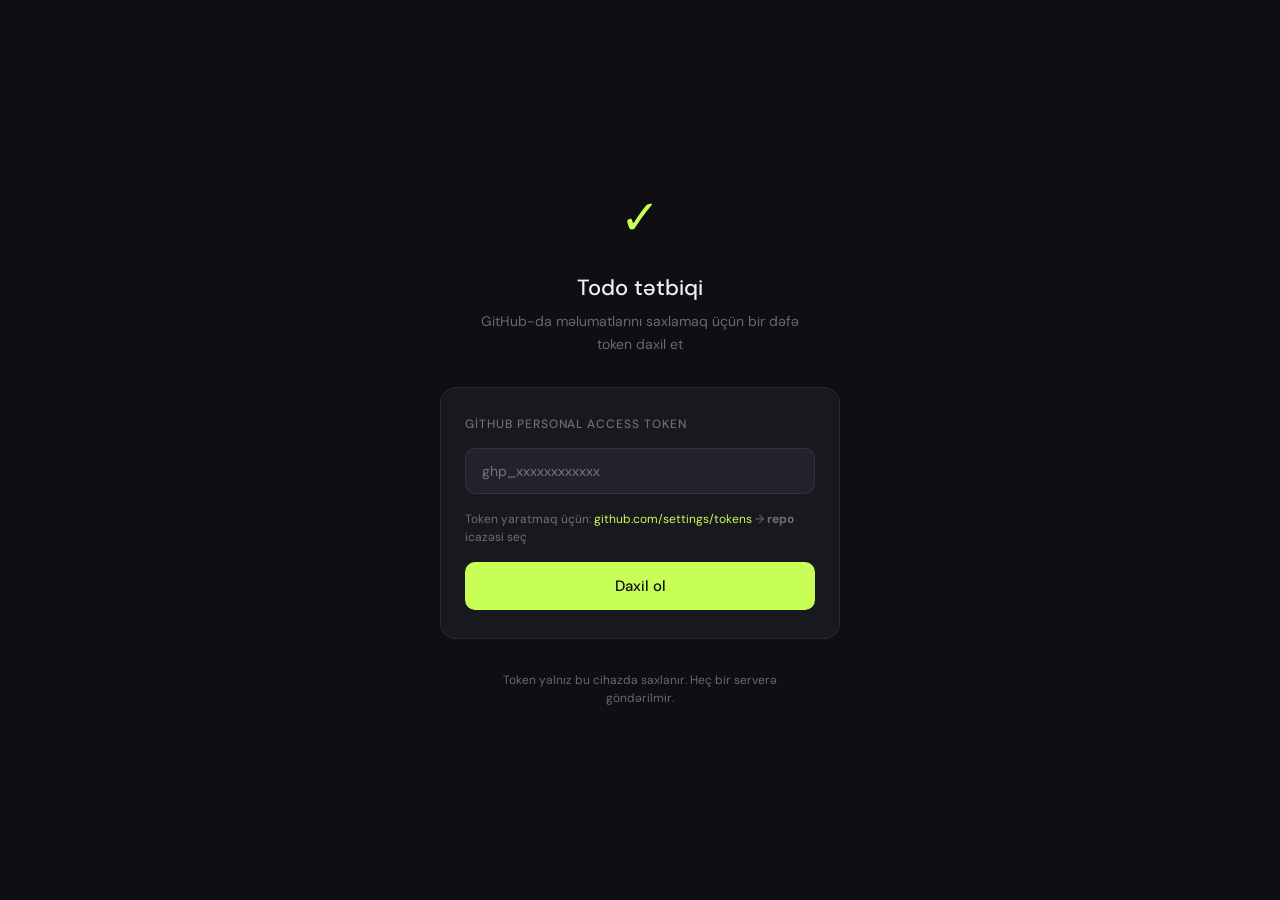
==== index.html @ a742bddd "Deploy: GitHub Pages ucun path-lar duzeldildi" ====
<!DOCTYPE html>
<html lang="az">
<head>
<meta charset="UTF-8">
<meta name="viewport" content="width=device-width, initial-scale=1.0, viewport-fit=cover">
<meta name="theme-color" content="#0f0f13">
<meta name="apple-mobile-web-app-capable" content="yes">
<meta name="apple-mobile-web-app-status-bar-style" content="black-translucent">
<meta name="apple-mobile-web-app-title" content="Todo">
<link rel="manifest" href="manifest.json">
<title>Todo</title>
<link href="https://fonts.googleapis.com/css2?family=DM+Serif+Display:ital@0;1&family=DM+Sans:wght@300;400;500&display=swap" rel="stylesheet">
<style>
  *, *::before, *::after { box-sizing: border-box; margin: 0; padding: 0; }

  :root {
    --bg: #0f0f13;
    --surface: #18181f;
    --surface2: #22222c;
    --border: rgba(255,255,255,0.07);
    --accent: #c8ff57;
    --accent-dim: rgba(200,255,87,0.12);
    --text: #f0f0f0;
    --text-muted: rgba(240,240,240,0.4);
    --text-dim: rgba(240,240,240,0.65);
    --danger: #ff5f57;
    --done-color: rgba(240,240,240,0.25);
    --radius: 16px;
    --radius-sm: 10px;
  }

  html { background: var(--bg); color: var(--text); font-family: 'DM Sans', sans-serif; }

  body {
    min-height: 100dvh;
    background: var(--bg);
    padding-bottom: env(safe-area-inset-bottom);
  }

  /* ── SETUP SCREEN ── */
  #setup-screen {
    display: flex; flex-direction: column; align-items: center; justify-content: center;
    min-height: 100dvh; padding: 32px 24px; gap: 32px;
  }

  .setup-logo { font-family: 'DM Serif Display', serif; font-size: 48px; color: var(--accent); line-height: 1; }
  .setup-title { font-size: 22px; font-weight: 500; text-align: center; }
  .setup-sub { font-size: 14px; color: var(--text-muted); text-align: center; line-height: 1.6; max-width: 320px; }

  .setup-card {
    background: var(--surface); border: 1px solid var(--border);
    border-radius: var(--radius); padding: 28px 24px; width: 100%; max-width: 400px;
    display: flex; flex-direction: column; gap: 16px;
  }

  .setup-label { font-size: 12px; font-weight: 500; color: var(--text-muted); text-transform: uppercase; letter-spacing: 0.08em; }

  .setup-input {
    background: var(--surface2); border: 1px solid var(--border);
    border-radius: var(--radius-sm); padding: 14px 16px;
    color: var(--text); font-family: 'DM Sans', sans-serif; font-size: 14px;
    width: 100%; outline: none; font-family: monospace;
    transition: border-color 0.2s;
  }
  .setup-input:focus { border-color: var(--accent); }
  .setup-input::placeholder { color: var(--text-muted); font-family: 'DM Sans', sans-serif; }

  .setup-hint {
    font-size: 12px; color: var(--text-muted); line-height: 1.5;
  }
  .setup-hint a { color: var(--accent); text-decoration: none; }

  .btn-primary {
    background: var(--accent); color: #0f0f13; font-family: 'DM Sans', sans-serif;
    font-size: 15px; font-weight: 500; border: none; border-radius: var(--radius-sm);
    padding: 14px 24px; cursor: pointer; width: 100%; transition: opacity 0.2s;
  }
  .btn-primary:hover { opacity: 0.88; }
  .btn-primary:active { transform: scale(0.98); }

  /* ── MAIN APP ── */
  #app { display: none; max-width: 600px; margin: 0 auto; padding: 0 0 120px; }

  /* Header */
  .app-header {
    padding: 60px 24px 28px;
    position: sticky; top: 0; z-index: 10;
    background: linear-gradient(to bottom, var(--bg) 80%, transparent);
  }

  .header-row { display: flex; align-items: flex-end; justify-content: space-between; gap: 12px; }

  .header-title { font-family: 'DM Serif Display', serif; font-size: 36px; line-height: 1; }
  .header-title span { color: var(--accent); }

  .header-date { font-size: 12px; color: var(--text-muted); font-weight: 300; padding-bottom: 4px; }

  .header-actions { display: flex; gap: 8px; }

  .icon-btn {
    background: var(--surface); border: 1px solid var(--border);
    width: 38px; height: 38px; border-radius: 50%; cursor: pointer;
    display: flex; align-items: center; justify-content: center; color: var(--text-dim);
    transition: all 0.2s; flex-shrink: 0;
  }
  .icon-btn:hover { background: var(--surface2); color: var(--text); }

  /* Stats */
  .stats-bar {
    padding: 0 24px 20px; display: flex; gap: 12px;
  }

  .stat-pill {
    background: var(--surface); border: 1px solid var(--border);
    border-radius: 100px; padding: 6px 14px; font-size: 12px;
    color: var(--text-dim); display: flex; align-items: center; gap: 6px;
  }
  .stat-pill strong { color: var(--text); font-weight: 500; }
  .stat-pill.accent { background: var(--accent-dim); border-color: rgba(200,255,87,0.2); }
  .stat-pill.accent strong { color: var(--accent); }

  /* Filter tabs */
  .filter-tabs {
    padding: 0 24px 20px; display: flex; gap: 8px;
  }

  .filter-tab {
    background: transparent; border: 1px solid var(--border);
    border-radius: 100px; padding: 8px 16px;
    color: var(--text-muted); font-family: 'DM Sans', sans-serif;
    font-size: 13px; cursor: pointer; transition: all 0.2s;
  }
  .filter-tab:hover { border-color: rgba(255,255,255,0.2); color: var(--text-dim); }
  .filter-tab.active {
    background: var(--accent); border-color: var(--accent);
    color: #0f0f13; font-weight: 500;
  }

  /* Todo list */
  .todo-list { padding: 0 16px; display: flex; flex-direction: column; gap: 8px; }

  .todo-item {
    background: var(--surface); border: 1px solid var(--border);
    border-radius: var(--radius); padding: 16px;
    display: flex; align-items: flex-start; gap: 12px;
    animation: slideIn 0.25s ease; cursor: default;
    transition: border-color 0.2s, background 0.2s;
    position: relative; overflow: hidden;
  }
  .todo-item:hover { border-color: rgba(255,255,255,0.12); }
  .todo-item.done { background: rgba(255,255,255,0.02); }
  .todo-item.done .todo-text { color: var(--done-color); text-decoration: line-through; }

  @keyframes slideIn {
    from { opacity: 0; transform: translateY(-8px); }
    to { opacity: 1; transform: translateY(0); }
  }

  .priority-bar {
    position: absolute; left: 0; top: 0; bottom: 0; width: 3px;
    border-radius: 16px 0 0 16px;
  }
  .priority-bar.high { background: #ff5f57; }
  .priority-bar.mid { background: #ffb347; }
  .priority-bar.low { background: #57c8ff; }

  .check-btn {
    width: 22px; height: 22px; border-radius: 50%; flex-shrink: 0; cursor: pointer;
    border: 1.5px solid rgba(255,255,255,0.2); background: transparent;
    display: flex; align-items: center; justify-content: center;
    transition: all 0.2s; margin-top: 1px;
  }
  .check-btn:hover { border-color: var(--accent); }
  .todo-item.done .check-btn {
    background: var(--accent); border-color: var(--accent);
  }
  .check-btn svg { opacity: 0; transition: opacity 0.2s; }
  .todo-item.done .check-btn svg { opacity: 1; }

  .todo-content { flex: 1; min-width: 0; }

  .todo-text {
    font-size: 15px; line-height: 1.5; color: var(--text); word-break: break-word;
    transition: color 0.2s;
  }

  .todo-meta {
    display: flex; align-items: center; gap: 8px; margin-top: 6px; flex-wrap: wrap;
  }

  .todo-time { font-size: 11px; color: var(--text-muted); }

  .todo-tag {
    font-size: 11px; padding: 2px 8px; border-radius: 100px;
    background: var(--surface2); color: var(--text-muted); font-weight: 400;
  }

  .todo-actions { display: flex; gap: 4px; opacity: 0; transition: opacity 0.2s; }
  .todo-item:hover .todo-actions { opacity: 1; }

  .action-btn {
    width: 28px; height: 28px; border-radius: 8px; cursor: pointer;
    border: none; background: transparent; color: var(--text-muted);
    display: flex; align-items: center; justify-content: center; transition: all 0.15s;
  }
  .action-btn:hover { background: var(--surface2); color: var(--text); }
  .action-btn.delete:hover { background: rgba(255,95,87,0.12); color: var(--danger); }

  /* Empty state */
  .empty-state {
    text-align: center; padding: 64px 24px; color: var(--text-muted);
    display: flex; flex-direction: column; align-items: center; gap: 12px;
  }
  .empty-icon { font-size: 40px; opacity: 0.4; }
  .empty-text { font-size: 15px; }

  /* Add todo floating */
  .add-area {
    position: fixed; bottom: 0; left: 0; right: 0;
    padding: 16px 16px calc(16px + env(safe-area-inset-bottom));
    background: linear-gradient(to top, var(--bg) 70%, transparent);
    z-index: 20;
  }

  .add-inner {
    max-width: 600px; margin: 0 auto;
  }

  .add-row {
    display: flex; gap: 8px; align-items: flex-end;
  }

  .add-box {
    flex: 1; background: var(--surface); border: 1px solid var(--border);
    border-radius: var(--radius); overflow: hidden; transition: border-color 0.2s;
  }
  .add-box:focus-within { border-color: rgba(200,255,87,0.4); }

  .add-input {
    background: transparent; border: none; outline: none;
    width: 100%; padding: 14px 16px; color: var(--text);
    font-family: 'DM Sans', sans-serif; font-size: 15px;
    resize: none; line-height: 1.4; max-height: 100px;
  }
  .add-input::placeholder { color: var(--text-muted); }

  .add-options {
    padding: 0 12px 10px; display: flex; align-items: center; gap: 8px;
  }

  .opt-select {
    background: transparent; border: none; outline: none;
    color: var(--text-muted); font-family: 'DM Sans', sans-serif; font-size: 12px;
    cursor: pointer; padding: 4px 0;
  }
  .opt-select option { background: var(--surface2); color: var(--text); }

  .opt-divider { width: 1px; height: 14px; background: var(--border); }

  .add-btn {
    width: 50px; height: 50px; border-radius: var(--radius); flex-shrink: 0;
    background: var(--accent); border: none; cursor: pointer;
    display: flex; align-items: center; justify-content: center;
    color: #0f0f13; transition: all 0.2s; align-self: flex-end;
  }
  .add-btn:hover { opacity: 0.88; transform: scale(1.04); }
  .add-btn:active { transform: scale(0.96); }

  /* Toast */
  .toast {
    position: fixed; bottom: 100px; left: 50%; transform: translateX(-50%) translateY(20px);
    background: var(--surface2); border: 1px solid var(--border);
    border-radius: 100px; padding: 10px 20px; font-size: 13px; color: var(--text);
    z-index: 999; opacity: 0; transition: all 0.3s; white-space: nowrap;
    pointer-events: none;
  }
  .toast.show { opacity: 1; transform: translateX(-50%) translateY(0); }
  .toast.success { border-color: rgba(200,255,87,0.3); color: var(--accent); }
  .toast.error { border-color: rgba(255,95,87,0.3); color: var(--danger); }

  /* Install banner */
  .install-banner {
    position: fixed; top: 0; left: 0; right: 0; z-index: 100;
    background: var(--surface); border-bottom: 1px solid var(--border);
    padding: 14px 20px; display: none; gap: 12px; align-items: center;
    padding-top: calc(14px + env(safe-area-inset-top));
  }
  .install-banner.visible { display: flex; }
  .install-banner-icon { font-size: 24px; }
  .install-banner-text { flex: 1; }
  .install-banner-title { font-size: 14px; font-weight: 500; }
  .install-banner-sub { font-size: 12px; color: var(--text-muted); }
  .install-btn {
    background: var(--accent); color: #0f0f13; border: none;
    border-radius: var(--radius-sm); padding: 8px 16px;
    font-family: 'DM Sans', sans-serif; font-size: 13px; font-weight: 500;
    cursor: pointer; flex-shrink: 0;
  }
  .install-close {
    background: none; border: none; color: var(--text-muted);
    cursor: pointer; font-size: 18px; padding: 4px; flex-shrink: 0;
  }

  /* Sync indicator */
  .sync-dot {
    width: 6px; height: 6px; border-radius: 50%;
    background: var(--accent); display: inline-block;
    animation: pulse 1.5s infinite;
  }
  @keyframes pulse {
    0%, 100% { opacity: 1; transform: scale(1); }
    50% { opacity: 0.4; transform: scale(0.7); }
  }

  /* Modal */
  .modal-overlay {
    position: fixed; inset: 0; z-index: 50;
    background: rgba(0,0,0,0.7); display: none;
    align-items: center; justify-content: center; padding: 24px;
  }
  .modal-overlay.open { display: flex; }
  .modal {
    background: var(--surface); border: 1px solid var(--border);
    border-radius: var(--radius); padding: 28px 24px; width: 100%; max-width: 400px;
    display: flex; flex-direction: column; gap: 20px;
  }
  .modal-title { font-size: 18px; font-weight: 500; }
  .modal-input {
    background: var(--surface2); border: 1px solid var(--border);
    border-radius: var(--radius-sm); padding: 12px 14px;
    color: var(--text); font-family: 'DM Sans', sans-serif; font-size: 14px;
    width: 100%; outline: none;
  }
  .modal-input:focus { border-color: var(--accent); }
  .modal-actions { display: flex; gap: 10px; }
  .btn-secondary {
    flex: 1; background: var(--surface2); border: 1px solid var(--border);
    border-radius: var(--radius-sm); padding: 12px; color: var(--text);
    font-family: 'DM Sans', sans-serif; font-size: 14px; cursor: pointer;
  }

  /* Loader */
  .loader {
    display: flex; align-items: center; justify-content: center;
    gap: 8px; padding: 40px; color: var(--text-muted); font-size: 14px;
  }
  .spinner {
    width: 18px; height: 18px; border: 2px solid var(--border);
    border-top-color: var(--accent); border-radius: 50%;
    animation: spin 0.7s linear infinite;
  }
  @keyframes spin { to { transform: rotate(360deg); } }

  @media (max-width: 480px) {
    .app-header { padding-top: 48px; }
    .header-title { font-size: 30px; }
  }
</style>
</head>
<body>

<!-- SETUP -->
<div id="setup-screen">
  <div>
    <div class="setup-logo">✓</div>
  </div>
  <div style="text-align:center">
    <div class="setup-title">Todo tətbiqi</div>
    <div class="setup-sub" style="margin-top:8px">GitHub-da məlumatlarını saxlamaq üçün bir dəfə token daxil et</div>
  </div>
  <div class="setup-card">
    <div class="setup-label">GitHub Personal Access Token</div>
    <input type="password" class="setup-input" id="token-input" placeholder="ghp_xxxxxxxxxxxx">
    <div class="setup-hint">
      Token yaratmaq üçün: <a href="https://github.com/settings/tokens/new?scopes=repo&description=Todo+App" target="_blank">github.com/settings/tokens</a> → <strong>repo</strong> icazəsi seç
    </div>
    <button class="btn-primary" onclick="saveToken()">Daxil ol</button>
  </div>
  <div class="setup-hint" style="text-align:center; max-width:320px">
    Token yalnız bu cihazda saxlanır. Heç bir serverə göndərilmir.
  </div>
</div>

<!-- INSTALL BANNER -->
<div class="install-banner" id="install-banner">
  <div class="install-banner-icon">📱</div>
  <div class="install-banner-text">
    <div class="install-banner-title">Tətbiqi yüklə</div>
    <div class="install-banner-sub">Ana ekranda app kimi istifadə et</div>
  </div>
  <button class="install-btn" onclick="installApp()">Yüklə</button>
  <button class="install-close" onclick="dismissInstall()">✕</button>
</div>

<!-- MAIN APP -->
<div id="app">
  <div class="app-header">
    <div class="header-row">
      <div>
        <div class="header-title">Tapşırıqlar <span id="sync-indicator"></span></div>
        <div class="header-date" id="header-date"></div>
      </div>
      <div class="header-actions">
        <button class="icon-btn" onclick="refreshTodos()" title="Yenilə">
          <svg width="16" height="16" fill="none" stroke="currentColor" stroke-width="2" viewBox="0 0 24 24">
            <path d="M23 4v6h-6M1 20v-6h6M3.51 9a9 9 0 0114.85-3.36L23 10M1 14l4.64 4.36A9 9 0 0020.49 15" stroke-linecap="round" stroke-linejoin="round"/>
          </svg>
        </button>
        <button class="icon-btn" onclick="showSettings()" title="Ayarlar">
          <svg width="16" height="16" fill="none" stroke="currentColor" stroke-width="2" viewBox="0 0 24 24">
            <circle cx="12" cy="12" r="3"/><path d="M19.4 15a1.65 1.65 0 00.33 1.82l.06.06a2 2 0 010 2.83 2 2 0 01-2.83 0l-.06-.06a1.65 1.65 0 00-1.82-.33 1.65 1.65 0 00-1 1.51V21a2 2 0 01-4 0v-.09A1.65 1.65 0 009 19.4a1.65 1.65 0 00-1.82.33l-.06.06a2 2 0 01-2.83-2.83l.06-.06A1.65 1.65 0 004.68 15a1.65 1.65 0 00-1.51-1H3a2 2 0 010-4h.09A1.65 1.65 0 004.6 9a1.65 1.65 0 00-.33-1.82l-.06-.06a2 2 0 012.83-2.83l.06.06A1.65 1.65 0 009 4.68a1.65 1.65 0 001-1.51V3a2 2 0 014 0v.09a1.65 1.65 0 001 1.51 1.65 1.65 0 001.82-.33l.06-.06a2 2 0 012.83 2.83l-.06.06A1.65 1.65 0 0019.4 9a1.65 1.65 0 001.51 1H21a2 2 0 010 4h-.09a1.65 1.65 0 00-1.51 1z"/>
          </svg>
        </button>
      </div>
    </div>
    <div class="stats-bar" id="stats-bar" style="padding-left:0; padding-top:16px"></div>
    <div class="filter-tabs" style="padding-left:0">
      <button class="filter-tab active" onclick="setFilter('all', this)">Hamısı</button>
      <button class="filter-tab" onclick="setFilter('active', this)">Aktiv</button>
      <button class="filter-tab" onclick="setFilter('done', this)">Tamamlandı</button>
    </div>
  </div>

  <div class="todo-list" id="todo-list">
    <div class="loader"><div class="spinner"></div> Yüklənir...</div>
  </div>
</div>

<!-- ADD AREA -->
<div class="add-area" id="add-area" style="display:none">
  <div class="add-inner">
    <div class="add-row">
      <div class="add-box">
        <textarea class="add-input" id="add-input" placeholder="Yeni tapşırıq əlavə et..." rows="1"></textarea>
        <div class="add-options">
          <select class="opt-select" id="priority-select">
            <option value="low">🔵 Aşağı</option>
            <option value="mid" selected>🟡 Orta</option>
            <option value="high">🔴 Yüksək</option>
          </select>
          <div class="opt-divider"></div>
          <input class="opt-select" type="text" id="tag-input" placeholder="#etiket" style="font-size:12px; width:80px; font-family:'DM Sans',sans-serif;">
        </div>
      </div>
      <button class="add-btn" onclick="addTodo()">
        <svg width="22" height="22" fill="none" stroke="currentColor" stroke-width="2.5" viewBox="0 0 24 24">
          <line x1="12" y1="5" x2="12" y2="19"/><line x1="5" y1="12" x2="19" y2="12"/>
        </svg>
      </button>
    </div>
  </div>
</div>

<!-- EDIT MODAL -->
<div class="modal-overlay" id="edit-modal">
  <div class="modal">
    <div class="modal-title">Tapşırığı düzəlt</div>
    <textarea class="modal-input" id="edit-input" rows="3" style="resize:none;line-height:1.5"></textarea>
    <div style="display:flex;gap:8px">
      <select class="modal-input" id="edit-priority" style="flex:1">
        <option value="low">🔵 Aşağı</option>
        <option value="mid">🟡 Orta</option>
        <option value="high">🔴 Yüksək</option>
      </select>
      <input class="modal-input" type="text" id="edit-tag" placeholder="#etiket" style="flex:1">
    </div>
    <div class="modal-actions">
      <button class="btn-secondary" onclick="closeEditModal()">Ləğv et</button>
      <button class="btn-primary" style="flex:1" onclick="saveEdit()">Saxla</button>
    </div>
  </div>
</div>

<!-- SETTINGS MODAL -->
<div class="modal-overlay" id="settings-modal">
  <div class="modal">
    <div class="modal-title">Ayarlar</div>
    <div>
      <div class="setup-label" style="margin-bottom:8px">GitHub Token</div>
      <input type="password" class="modal-input" id="settings-token" placeholder="Yeni token daxil et">
    </div>
    <div style="font-size:12px; color:var(--text-muted)">
      Repo: <strong style="color:var(--text)">mursal-ahmadov/todo-html</strong><br>
      Məlumatlar: <strong style="color:var(--text)">/data/todos.json</strong>
    </div>
    <div class="modal-actions">
      <button class="btn-secondary" onclick="closeSettings()">Bağla</button>
      <button class="btn-primary" style="flex:1" onclick="updateToken()">Yadda saxla</button>
    </div>
  </div>
</div>

<div class="toast" id="toast"></div>

<script>
// ── CONFIG ──
const REPO = 'mursal-ahmadov/todo-html';
const FILE = 'data/todos.json';
const API  = `https://api.github.com/repos/${REPO}/contents/${FILE}`;

// ── STATE ──
let todos = [];
let fileSha = null;
let filter  = 'all';
let editId  = null;
let deferredPrompt = null;
let syncing = false;

// ── INIT ──
window.addEventListener('load', () => {
  registerSW();
  setDate();

  const token = getToken();
  if (token) {
    showApp();
    loadTodos();
  }
});

function registerSW() {
  if ('serviceWorker' in navigator) {
    navigator.serviceWorker.register('./sw.js').catch(() => {});
  }
}

function setDate() {
  const el = document.getElementById('header-date');
  if (el) {
    el.textContent = new Date().toLocaleDateString('az-AZ', { weekday:'long', day:'numeric', month:'long' });
  }
}

// ── TOKEN ──
function getToken() { return localStorage.getItem('gh_token'); }
function setToken(t) { localStorage.setItem('gh_token', t); }

function saveToken() {
  const t = document.getElementById('token-input').value.trim();
  if (!t) return toast('Token daxil et', 'error');
  setToken(t);
  showApp();
  loadTodos();
}

function showApp() {
  document.getElementById('setup-screen').style.display = 'none';
  document.getElementById('app').style.display = 'block';
  document.getElementById('add-area').style.display = 'block';
}

function updateToken() {
  const t = document.getElementById('settings-token').value.trim();
  if (t) { setToken(t); toast('Token yeniləndi ✓', 'success'); }
  closeSettings();
}

// ── GITHUB API ──
async function ghFetch(method, body) {
  const token = getToken();
  const opts = {
    method,
    headers: {
      'Authorization': `Bearer ${token}`,
      'Content-Type': 'application/json',
      'Accept': 'application/vnd.github+json'
    }
  };
  if (body) opts.body = JSON.stringify(body);
  const res = await fetch(API, opts);
  if (!res.ok) {
    const err = await res.json().catch(() => ({}));
    throw new Error(err.message || `HTTP ${res.status}`);
  }
  return res.json();
}

async function loadTodos() {
  setSyncing(true);
  try {
    const data = await ghFetch('GET');
    fileSha = data.sha;
    const content = atob(data.content.replace(/\n/g, ''));
    todos = JSON.parse(content);
  } catch(e) {
    if (e.message && e.message.includes('404')) {
      // File doesn't exist yet, create it
      todos = [];
      await saveTodos(true);
    } else {
      toast('Yüklənmə xətası: ' + e.message, 'error');
    }
  }
  setSyncing(false);
  renderTodos();
  renderStats();
}

async function saveTodos(silent = false) {
  if (!silent) setSyncing(true);
  try {
    const content = btoa(unescape(encodeURIComponent(JSON.stringify(todos, null, 2))));
    const body = {
      message: `Todo yeniləndi — ${new Date().toLocaleString('az-AZ')}`,
      content,
    };
    if (fileSha) body.sha = fileSha;
    const res = await ghFetch('PUT', body);
    fileSha = res.content.sha;
    if (!silent) toast('Yadda saxlandı ✓', 'success');
  } catch(e) {
    toast('Saxlama xətası: ' + e.message, 'error');
  }
  if (!silent) setSyncing(false);
}

// ── CRUD ──
async function addTodo() {
  const input = document.getElementById('add-input');
  const text = input.value.trim();
  if (!text) return;

  const priority = document.getElementById('priority-select').value;
  const tag = document.getElementById('tag-input').value.trim().replace(/^#/, '');

  const todo = {
    id: Date.now().toString(),
    text,
    done: false,
    priority,
    tag: tag || null,
    createdAt: new Date().toISOString()
  };

  todos.unshift(todo);
  input.value = '';
  document.getElementById('tag-input').value = '';
  input.style.height = 'auto';

  renderTodos();
  renderStats();
  await saveTodos();
}

async function toggleTodo(id) {
  const t = todos.find(t => t.id === id);
  if (!t) return;
  t.done = !t.done;
  renderTodos();
  renderStats();
  await saveTodos();
}

async function deleteTodo(id) {
  todos = todos.filter(t => t.id !== id);
  renderTodos();
  renderStats();
  await saveTodos();
}

function openEdit(id) {
  const t = todos.find(t => t.id === id);
  if (!t) return;
  editId = id;
  document.getElementById('edit-input').value = t.text;
  document.getElementById('edit-priority').value = t.priority;
  document.getElementById('edit-tag').value = t.tag ? '#' + t.tag : '';
  document.getElementById('edit-modal').classList.add('open');
}

async function saveEdit() {
  const text = document.getElementById('edit-input').value.trim();
  if (!text) return;
  const t = todos.find(t => t.id === editId);
  if (!t) return;
  t.text = text;
  t.priority = document.getElementById('edit-priority').value;
  const tag = document.getElementById('edit-tag').value.trim().replace(/^#/, '');
  t.tag = tag || null;
  closeEditModal();
  renderTodos();
  await saveTodos();
}

function closeEditModal() {
  document.getElementById('edit-modal').classList.remove('open');
  editId = null;
}

async function refreshTodos() { await loadTodos(); }

// ── RENDER ──
function getFiltered() {
  if (filter === 'active') return todos.filter(t => !t.done);
  if (filter === 'done')   return todos.filter(t => t.done);
  return todos;
}

function renderTodos() {
  const list = document.getElementById('todo-list');
  const filtered = getFiltered();

  if (!filtered.length) {
    const msgs = { all: 'Heç bir tapşırıq yoxdur', active: 'Aktiv tapşırıq yoxdur', done: 'Tamamlanan yoxdur' };
    list.innerHTML = `<div class="empty-state"><div class="empty-icon">✦</div><div class="empty-text">${msgs[filter]}</div></div>`;
    return;
  }

  list.innerHTML = filtered.map(t => {
    const time = new Date(t.createdAt).toLocaleDateString('az-AZ', { day:'numeric', month:'short' });
    const tagEl = t.tag ? `<span class="todo-tag">#${t.tag}</span>` : '';
    return `
    <div class="todo-item ${t.done ? 'done' : ''}">
      <div class="priority-bar ${t.priority}"></div>
      <button class="check-btn" onclick="toggleTodo('${t.id}')">
        <svg width="12" height="12" fill="none" stroke="#0f0f13" stroke-width="2.5" viewBox="0 0 24 24">
          <polyline points="20 6 9 17 4 12"/>
        </svg>
      </button>
      <div class="todo-content">
        <div class="todo-text">${escHtml(t.text)}</div>
        <div class="todo-meta">
          <span class="todo-time">${time}</span>
          ${tagEl}
        </div>
      </div>
      <div class="todo-actions">
        <button class="action-btn" onclick="openEdit('${t.id}')" title="Düzəlt">
          <svg width="14" height="14" fill="none" stroke="currentColor" stroke-width="2" viewBox="0 0 24 24">
            <path d="M11 4H4a2 2 0 00-2 2v14a2 2 0 002 2h14a2 2 0 002-2v-7"/><path d="M18.5 2.5a2.121 2.121 0 013 3L12 15l-4 1 1-4 9.5-9.5z"/>
          </svg>
        </button>
        <button class="action-btn delete" onclick="deleteTodo('${t.id}')" title="Sil">
          <svg width="14" height="14" fill="none" stroke="currentColor" stroke-width="2" viewBox="0 0 24 24">
            <polyline points="3 6 5 6 21 6"/><path d="M19 6l-1 14H6L5 6m5 0V4h4v2"/>
          </svg>
        </button>
      </div>
    </div>`;
  }).join('');
}

function renderStats() {
  const total = todos.length;
  const done  = todos.filter(t => t.done).length;
  const active = total - done;
  const el = document.getElementById('stats-bar');
  el.innerHTML = `
    <div class="stat-pill accent"><strong>${active}</strong> aktiv</div>
    <div class="stat-pill"><strong>${done}</strong> tamamlandı</div>
    <div class="stat-pill"><strong>${total}</strong> cəmi</div>
  `;
}

function setFilter(f, btn) {
  filter = f;
  document.querySelectorAll('.filter-tab').forEach(b => b.classList.remove('active'));
  btn.classList.add('active');
  renderTodos();
}

// ── SYNC INDICATOR ──
function setSyncing(val) {
  syncing = val;
  const el = document.getElementById('sync-indicator');
  if (el) el.innerHTML = val ? '<span class="sync-dot"></span>' : '';
}

// ── TOAST ──
function toast(msg, type = '') {
  const el = document.getElementById('toast');
  el.textContent = msg;
  el.className = 'toast show ' + type;
  clearTimeout(el._t);
  el._t = setTimeout(() => el.className = 'toast', 2800);
}

// ── SETTINGS ──
function showSettings() {
  document.getElementById('settings-modal').classList.add('open');
}
function closeSettings() {
  document.getElementById('settings-modal').classList.remove('open');
}

// ── PWA ──
window.addEventListener('beforeinstallprompt', e => {
  e.preventDefault();
  deferredPrompt = e;
  if (!localStorage.getItem('install_dismissed')) {
    document.getElementById('install-banner').classList.add('visible');
  }
});

function installApp() {
  if (deferredPrompt) {
    deferredPrompt.prompt();
    deferredPrompt.userChoice.then(c => {
      if (c.outcome === 'accepted') toast('Tətbiq yükləndi ✓', 'success');
      dismissInstall();
    });
  }
}

function dismissInstall() {
  localStorage.setItem('install_dismissed', '1');
  document.getElementById('install-banner').classList.remove('visible');
}

// ── AUTO-RESIZE TEXTAREA ──
document.getElementById('add-input').addEventListener('input', function() {
  this.style.height = 'auto';
  this.style.height = Math.min(this.scrollHeight, 100) + 'px';
});

document.getElementById('add-input').addEventListener('keydown', function(e) {
  if (e.key === 'Enter' && !e.shiftKey) {
    e.preventDefault();
    addTodo();
  }
});

// ── HELPERS ──
function escHtml(s) {
  return s.replace(/&/g,'&amp;').replace(/</g,'&lt;').replace(/>/g,'&gt;').replace(/"/g,'&quot;');
}

// Close modals on overlay click
document.querySelectorAll('.modal-overlay').forEach(el => {
  el.addEventListener('click', e => {
    if (e.target === el) {
      el.classList.remove('open');
      editId = null;
    }
  });
});
</script>
</body>
</html>
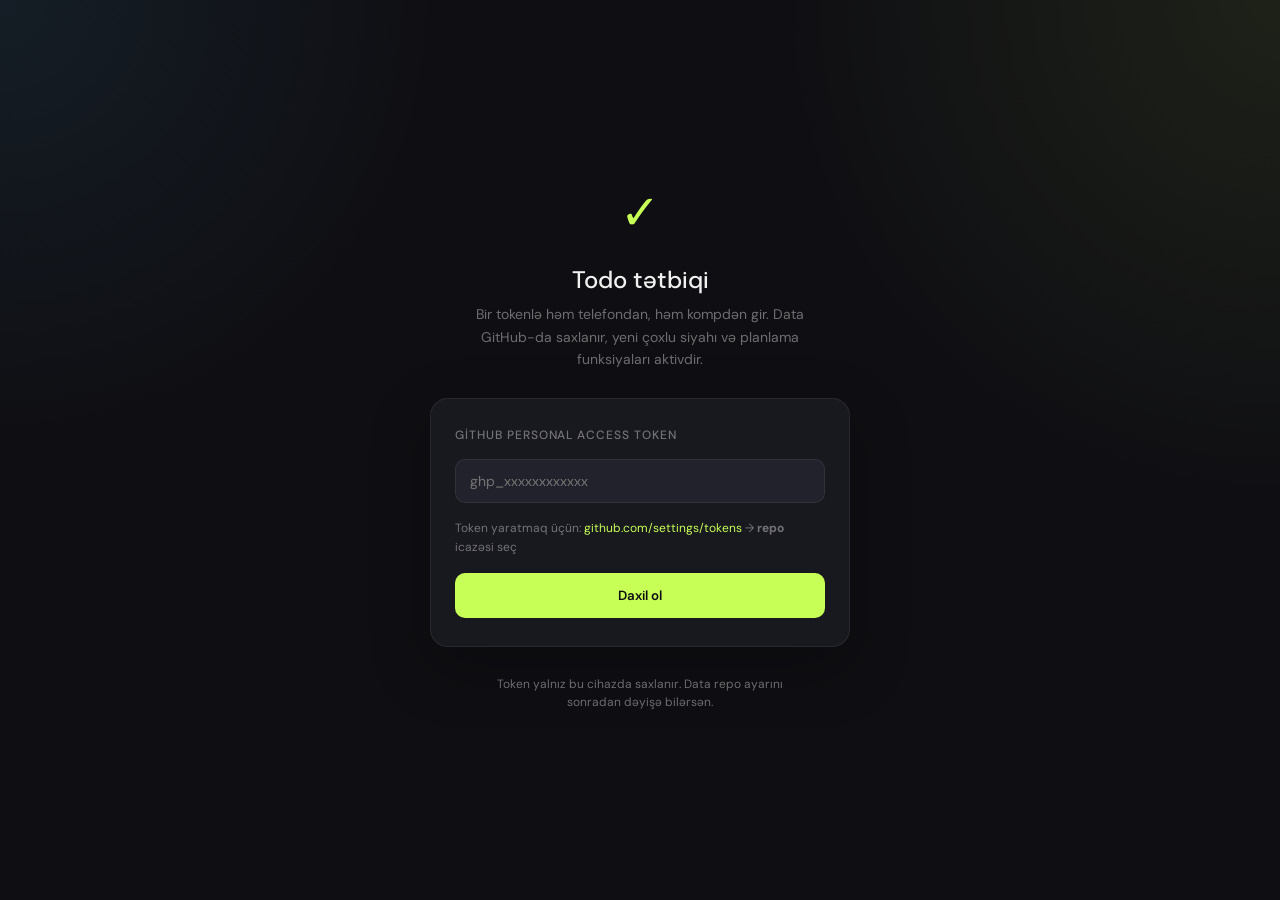
==== commit 5fe94987: "Add planning features, reminders, lists and archive flow" ====
--- a/index.html
+++ b/index.html
@@ -17,371 +17,639 @@
     --bg: #0f0f13;
     --surface: #18181f;
     --surface2: #22222c;
+    --surface3: #2c2c37;
     --border: rgba(255,255,255,0.07);
     --accent: #c8ff57;
     --accent-dim: rgba(200,255,87,0.12);
     --text: #f0f0f0;
-    --text-muted: rgba(240,240,240,0.4);
-    --text-dim: rgba(240,240,240,0.65);
+    --text-muted: rgba(240,240,240,0.42);
+    --text-dim: rgba(240,240,240,0.68);
     --danger: #ff5f57;
+    --danger-dim: rgba(255,95,87,0.15);
     --done-color: rgba(240,240,240,0.25);
-    --radius: 16px;
+    --radius: 18px;
     --radius-sm: 10px;
+    --shadow: 0 20px 60px rgba(0,0,0,0.28);
   }
 
   html { background: var(--bg); color: var(--text); font-family: 'DM Sans', sans-serif; }
 
   body {
     min-height: 100dvh;
-    background: var(--bg);
+    background:
+      radial-gradient(circle at top right, rgba(200,255,87,0.08), transparent 32%),
+      radial-gradient(circle at top left, rgba(87,200,255,0.08), transparent 28%),
+      var(--bg);
     padding-bottom: env(safe-area-inset-bottom);
   }
 
-  /* ── SETUP SCREEN ── */
   #setup-screen {
-    display: flex; flex-direction: column; align-items: center; justify-content: center;
-    min-height: 100dvh; padding: 32px 24px; gap: 32px;
+    display: flex;
+    flex-direction: column;
+    align-items: center;
+    justify-content: center;
+    min-height: 100dvh;
+    padding: 32px 24px;
+    gap: 28px;
   }
 
   .setup-logo { font-family: 'DM Serif Display', serif; font-size: 48px; color: var(--accent); line-height: 1; }
-  .setup-title { font-size: 22px; font-weight: 500; text-align: center; }
-  .setup-sub { font-size: 14px; color: var(--text-muted); text-align: center; line-height: 1.6; max-width: 320px; }
+  .setup-title { font-size: 24px; font-weight: 500; text-align: center; }
+  .setup-sub { font-size: 14px; color: var(--text-muted); text-align: center; line-height: 1.6; max-width: 360px; }
+
+  .setup-card,
+  .calendar-shell,
+  .insight-panel,
+  .insight-card,
+  .modal,
+  .stat-pill,
+  .list-chip,
+  .view-tab,
+  .filter-tab,
+  .add-box,
+  .calendar-day,
+  .calendar-list-item {
+    background: var(--surface);
+    border: 1px solid var(--border);
+    box-shadow: var(--shadow);
+  }
 
   .setup-card {
-    background: var(--surface); border: 1px solid var(--border);
-    border-radius: var(--radius); padding: 28px 24px; width: 100%; max-width: 400px;
-    display: flex; flex-direction: column; gap: 16px;
-  }
-
-  .setup-label { font-size: 12px; font-weight: 500; color: var(--text-muted); text-transform: uppercase; letter-spacing: 0.08em; }
-
-  .setup-input {
-    background: var(--surface2); border: 1px solid var(--border);
-    border-radius: var(--radius-sm); padding: 14px 16px;
-    color: var(--text); font-family: 'DM Sans', sans-serif; font-size: 14px;
-    width: 100%; outline: none; font-family: monospace;
-    transition: border-color 0.2s;
-  }
-  .setup-input:focus { border-color: var(--accent); }
-  .setup-input::placeholder { color: var(--text-muted); font-family: 'DM Sans', sans-serif; }
-
-  .setup-hint {
-    font-size: 12px; color: var(--text-muted); line-height: 1.5;
-  }
+    border-radius: var(--radius);
+    padding: 28px 24px;
+    width: 100%;
+    max-width: 420px;
+    display: flex;
+    flex-direction: column;
+    gap: 16px;
+  }
+
+  .setup-label,
+  .section-title,
+  .field-label {
+    font-size: 12px;
+    font-weight: 500;
+    color: var(--text-muted);
+    text-transform: uppercase;
+    letter-spacing: 0.08em;
+  }
+
+  .setup-input,
+  .search-input,
+  .modal-input,
+  .opt-input,
+  .opt-select {
+    background: var(--surface2);
+    border: 1px solid var(--border);
+    border-radius: var(--radius-sm);
+    padding: 12px 14px;
+    color: var(--text);
+    font-family: 'DM Sans', sans-serif;
+    font-size: 14px;
+    width: 100%;
+    outline: none;
+  }
+
+  .setup-input,
+  .modal-input,
+  .opt-input,
+  .opt-select { transition: border-color 0.2s, background 0.2s; }
+  .setup-input:focus,
+  .search-input:focus,
+  .modal-input:focus,
+  .opt-input:focus,
+  .opt-select:focus { border-color: rgba(200,255,87,0.4); background: var(--surface3); }
+
+  .setup-hint,
+  .muted-note,
+  .settings-note { font-size: 12px; color: var(--text-muted); line-height: 1.55; }
   .setup-hint a { color: var(--accent); text-decoration: none; }
 
-  .btn-primary {
-    background: var(--accent); color: #0f0f13; font-family: 'DM Sans', sans-serif;
-    font-size: 15px; font-weight: 500; border: none; border-radius: var(--radius-sm);
-    padding: 14px 24px; cursor: pointer; width: 100%; transition: opacity 0.2s;
-  }
-  .btn-primary:hover { opacity: 0.88; }
-  .btn-primary:active { transform: scale(0.98); }
-
-  /* ── MAIN APP ── */
-  #app { display: none; max-width: 600px; margin: 0 auto; padding: 0 0 120px; }
-
-  /* Header */
+  .btn-primary,
+  .btn-secondary,
+  .list-add-btn,
+  .install-btn,
+  .add-btn {
+    border: none;
+    border-radius: var(--radius-sm);
+    font-family: 'DM Sans', sans-serif;
+    cursor: pointer;
+    transition: transform 0.18s, opacity 0.18s, background 0.18s;
+  }
+
+  .btn-primary,
+  .install-btn,
+  .add-btn {
+    background: var(--accent);
+    color: #0f0f13;
+    font-weight: 600;
+  }
+
+  .btn-primary { padding: 14px 24px; width: 100%; }
+  .btn-secondary,
+  .list-add-btn { background: var(--surface2); color: var(--text); border: 1px solid var(--border); }
+  .btn-secondary { padding: 12px; flex: 1; }
+  .btn-primary:hover,
+  .btn-secondary:hover,
+  .list-add-btn:hover,
+  .install-btn:hover,
+  .add-btn:hover { opacity: 0.9; transform: translateY(-1px); }
+
+  #app { display: none; max-width: 940px; margin: 0 auto; padding: 0 0 220px; }
+
   .app-header {
-    padding: 60px 24px 28px;
-    position: sticky; top: 0; z-index: 10;
-    background: linear-gradient(to bottom, var(--bg) 80%, transparent);
-  }
-
-  .header-row { display: flex; align-items: flex-end; justify-content: space-between; gap: 12px; }
-
-  .header-title { font-family: 'DM Serif Display', serif; font-size: 36px; line-height: 1; }
+    position: sticky;
+    top: 0;
+    z-index: 10;
+    padding: 56px 24px 26px;
+    background: linear-gradient(to bottom, rgba(15,15,19,0.97) 78%, rgba(15,15,19,0));
+    backdrop-filter: blur(16px);
+  }
+
+  .header-row,
+  .header-actions,
+  .stats-bar,
+  .filter-tabs,
+  .view-tabs,
+  .list-switcher,
+  .list-switch-scroll,
+  .todo-meta,
+  .todo-actions,
+  .modal-actions,
+  .summary-row,
+  .calendar-toolbar { display: flex; align-items: center; gap: 10px; }
+
+  .header-row { justify-content: space-between; align-items: flex-start; }
+  .header-title { font-family: 'DM Serif Display', serif; font-size: 42px; line-height: 0.95; letter-spacing: -0.03em; }
   .header-title span { color: var(--accent); }
-
-  .header-date { font-size: 12px; color: var(--text-muted); font-weight: 300; padding-bottom: 4px; }
-
-  .header-actions { display: flex; gap: 8px; }
+  .header-date { font-size: 12px; color: var(--text-muted); margin-top: 10px; }
 
   .icon-btn {
-    background: var(--surface); border: 1px solid var(--border);
-    width: 38px; height: 38px; border-radius: 50%; cursor: pointer;
-    display: flex; align-items: center; justify-content: center; color: var(--text-dim);
-    transition: all 0.2s; flex-shrink: 0;
-  }
-  .icon-btn:hover { background: var(--surface2); color: var(--text); }
-
-  /* Stats */
-  .stats-bar {
-    padding: 0 24px 20px; display: flex; gap: 12px;
-  }
-
-  .stat-pill {
-    background: var(--surface); border: 1px solid var(--border);
-    border-radius: 100px; padding: 6px 14px; font-size: 12px;
-    color: var(--text-dim); display: flex; align-items: center; gap: 6px;
-  }
-  .stat-pill strong { color: var(--text); font-weight: 500; }
-  .stat-pill.accent { background: var(--accent-dim); border-color: rgba(200,255,87,0.2); }
+    background: var(--surface);
+    border: 1px solid var(--border);
+    width: 38px;
+    height: 38px;
+    border-radius: 50%;
+    color: var(--text-dim);
+    display: inline-flex;
+    align-items: center;
+    justify-content: center;
+    cursor: pointer;
+    transition: background 0.2s, color 0.2s, transform 0.2s;
+  }
+
+  .icon-btn:hover { background: var(--surface2); color: var(--text); transform: translateY(-1px); }
+
+  .list-switcher {
+    margin-top: 18px;
+    justify-content: space-between;
+    align-items: stretch;
+    gap: 12px;
+  }
+
+  .list-switch-scroll {
+    overflow: auto hidden;
+    scrollbar-width: none;
+    flex: 1;
+    padding-bottom: 2px;
+  }
+
+  .list-switch-scroll::-webkit-scrollbar { display: none; }
+
+  .list-chip,
+  .view-tab,
+  .filter-tab,
+  .stat-pill,
+  .meta-badge,
+  .list-add-btn {
+    border-radius: 999px;
+  }
+
+  .list-chip,
+  .view-tab,
+  .filter-tab,
+  .list-add-btn {
+    padding: 9px 14px;
+    color: var(--text-dim);
+    font-size: 13px;
+    white-space: nowrap;
+  }
+
+  .list-chip,
+  .view-tab,
+  .filter-tab,
+  .list-add-btn,
+  .action-btn,
+  .calendar-day { cursor: pointer; }
+
+  .list-chip.active,
+  .view-tab.active,
+  .filter-tab.active { background: var(--accent); border-color: var(--accent); color: #0f0f13; }
+
+  .list-chip-dot {
+    width: 8px;
+    height: 8px;
+    border-radius: 50%;
+    display: inline-block;
+    margin-right: 8px;
+  }
+
+  .view-tabs,
+  .stats-bar,
+  .filter-tabs,
+  .search-row { margin-top: 18px; flex-wrap: wrap; }
+
+  .search-input { border-radius: 999px; }
+
+  .stats-bar { gap: 8px; }
+  .stat-pill { padding: 8px 14px; font-size: 12px; color: var(--text-dim); }
+  .stat-pill strong { color: var(--text); font-weight: 600; }
+  .stat-pill.accent { background: var(--accent-dim); border-color: rgba(200,255,87,0.22); }
   .stat-pill.accent strong { color: var(--accent); }
-
-  /* Filter tabs */
-  .filter-tabs {
-    padding: 0 24px 20px; display: flex; gap: 8px;
-  }
-
-  .filter-tab {
-    background: transparent; border: 1px solid var(--border);
-    border-radius: 100px; padding: 8px 16px;
-    color: var(--text-muted); font-family: 'DM Sans', sans-serif;
-    font-size: 13px; cursor: pointer; transition: all 0.2s;
-  }
-  .filter-tab:hover { border-color: rgba(255,255,255,0.2); color: var(--text-dim); }
-  .filter-tab.active {
-    background: var(--accent); border-color: var(--accent);
-    color: #0f0f13; font-weight: 500;
-  }
-
-  /* Todo list */
-  .todo-list { padding: 0 16px; display: flex; flex-direction: column; gap: 8px; }
+  .stat-pill.danger { background: var(--danger-dim); border-color: rgba(255,95,87,0.28); }
+  .stat-pill.danger strong { color: var(--danger); }
+
+  .view-section { padding: 0 24px; }
+
+  .todo-list { display: flex; flex-direction: column; gap: 10px; }
 
   .todo-item {
-    background: var(--surface); border: 1px solid var(--border);
-    border-radius: var(--radius); padding: 16px;
-    display: flex; align-items: flex-start; gap: 12px;
-    animation: slideIn 0.25s ease; cursor: default;
-    transition: border-color 0.2s, background 0.2s;
-    position: relative; overflow: hidden;
-  }
-  .todo-item:hover { border-color: rgba(255,255,255,0.12); }
+    position: relative;
+    display: flex;
+    gap: 12px;
+    align-items: flex-start;
+    padding: 16px 16px 16px 18px;
+    border-radius: var(--radius);
+    background: linear-gradient(180deg, rgba(255,255,255,0.02), rgba(255,255,255,0));
+    border: 1px solid var(--border);
+    transition: border-color 0.2s, transform 0.2s, background 0.2s;
+    overflow: hidden;
+  }
+
+  .todo-item:hover { border-color: rgba(255,255,255,0.14); transform: translateY(-1px); }
   .todo-item.done { background: rgba(255,255,255,0.02); }
   .todo-item.done .todo-text { color: var(--done-color); text-decoration: line-through; }
-
-  @keyframes slideIn {
-    from { opacity: 0; transform: translateY(-8px); }
-    to { opacity: 1; transform: translateY(0); }
-  }
+  .todo-item.sortable { cursor: grab; }
 
   .priority-bar {
-    position: absolute; left: 0; top: 0; bottom: 0; width: 3px;
+    position: absolute;
+    inset: 0 auto 0 0;
+    width: 4px;
     border-radius: 16px 0 0 16px;
   }
+
   .priority-bar.high { background: #ff5f57; }
   .priority-bar.mid { background: #ffb347; }
   .priority-bar.low { background: #57c8ff; }
 
+  .drag-handle {
+    color: var(--text-muted);
+    font-size: 16px;
+    line-height: 1;
+    padding-top: 2px;
+    user-select: none;
+  }
+
   .check-btn {
-    width: 22px; height: 22px; border-radius: 50%; flex-shrink: 0; cursor: pointer;
-    border: 1.5px solid rgba(255,255,255,0.2); background: transparent;
-    display: flex; align-items: center; justify-content: center;
-    transition: all 0.2s; margin-top: 1px;
-  }
+    width: 22px;
+    height: 22px;
+    border-radius: 50%;
+    border: 1.5px solid rgba(255,255,255,0.2);
+    background: transparent;
+    display: inline-flex;
+    align-items: center;
+    justify-content: center;
+    margin-top: 2px;
+    flex-shrink: 0;
+    cursor: pointer;
+    transition: all 0.2s;
+  }
+
   .check-btn:hover { border-color: var(--accent); }
-  .todo-item.done .check-btn {
-    background: var(--accent); border-color: var(--accent);
-  }
+  .check-btn:disabled { opacity: 0.38; cursor: not-allowed; }
+  .todo-item.done .check-btn { background: var(--accent); border-color: var(--accent); }
   .check-btn svg { opacity: 0; transition: opacity 0.2s; }
   .todo-item.done .check-btn svg { opacity: 1; }
 
   .todo-content { flex: 1; min-width: 0; }
-
-  .todo-text {
-    font-size: 15px; line-height: 1.5; color: var(--text); word-break: break-word;
-    transition: color 0.2s;
-  }
-
-  .todo-meta {
-    display: flex; align-items: center; gap: 8px; margin-top: 6px; flex-wrap: wrap;
-  }
-
+  .todo-text { font-size: 15px; line-height: 1.5; word-break: break-word; }
+  .todo-meta { flex-wrap: wrap; margin-top: 8px; gap: 6px; }
   .todo-time { font-size: 11px; color: var(--text-muted); }
 
-  .todo-tag {
-    font-size: 11px; padding: 2px 8px; border-radius: 100px;
-    background: var(--surface2); color: var(--text-muted); font-weight: 400;
-  }
-
-  .todo-actions { display: flex; gap: 4px; opacity: 0; transition: opacity 0.2s; }
-  .todo-item:hover .todo-actions { opacity: 1; }
-
+  .meta-badge {
+    padding: 4px 9px;
+    font-size: 11px;
+    background: var(--surface2);
+    color: var(--text-dim);
+    border: 1px solid rgba(255,255,255,0.04);
+  }
+
+  .meta-badge.is-accent { background: var(--accent-dim); color: var(--accent); }
+  .meta-badge.is-danger { background: var(--danger-dim); color: var(--danger); }
+
+  .todo-actions { flex-shrink: 0; }
   .action-btn {
-    width: 28px; height: 28px; border-radius: 8px; cursor: pointer;
-    border: none; background: transparent; color: var(--text-muted);
-    display: flex; align-items: center; justify-content: center; transition: all 0.15s;
+    width: 30px;
+    height: 30px;
+    border: none;
+    border-radius: 9px;
+    background: transparent;
+    color: var(--text-muted);
+    transition: background 0.18s, color 0.18s;
   }
   .action-btn:hover { background: var(--surface2); color: var(--text); }
-  .action-btn.delete:hover { background: rgba(255,95,87,0.12); color: var(--danger); }
-
-  /* Empty state */
+  .action-btn.delete:hover { background: var(--danger-dim); color: var(--danger); }
+
   .empty-state {
-    text-align: center; padding: 64px 24px; color: var(--text-muted);
-    display: flex; flex-direction: column; align-items: center; gap: 12px;
-  }
+    text-align: center;
+    padding: 58px 22px;
+    color: var(--text-muted);
+    display: flex;
+    flex-direction: column;
+    align-items: center;
+    gap: 12px;
+  }
+
   .empty-icon { font-size: 40px; opacity: 0.4; }
   .empty-text { font-size: 15px; }
 
-  /* Add todo floating */
+  .calendar-shell,
+  .insight-panel,
+  .insight-card { border-radius: var(--radius); }
+
+  .calendar-shell { padding: 18px; }
+  .calendar-toolbar { justify-content: space-between; margin-bottom: 14px; }
+  .calendar-label { font-size: 15px; font-weight: 500; }
+  .calendar-grid {
+    display: grid;
+    grid-template-columns: repeat(7, minmax(0, 1fr));
+    gap: 8px;
+  }
+
+  .calendar-head {
+    font-size: 11px;
+    color: var(--text-muted);
+    text-align: center;
+    padding-bottom: 6px;
+  }
+
+  .calendar-day {
+    min-height: 78px;
+    border-radius: 14px;
+    padding: 10px 8px;
+    display: flex;
+    flex-direction: column;
+    justify-content: space-between;
+    color: var(--text);
+    transition: border-color 0.2s, transform 0.18s;
+  }
+
+  .calendar-day:hover { transform: translateY(-1px); border-color: rgba(255,255,255,0.12); }
+  .calendar-day.active { border-color: var(--accent); background: var(--accent-dim); }
+  .calendar-day.today { box-shadow: inset 0 0 0 1px rgba(200,255,87,0.32); }
+  .calendar-day.outside { opacity: 0.4; }
+  .calendar-day-num { font-size: 14px; text-align: left; }
+  .calendar-day-count { font-size: 11px; color: var(--text-muted); text-align: left; }
+
+  .calendar-day-list {
+    margin-top: 18px;
+    display: grid;
+    gap: 10px;
+  }
+
+  .calendar-list-item {
+    padding: 14px 16px;
+    border-radius: 14px;
+    display: flex;
+    justify-content: space-between;
+    gap: 12px;
+  }
+
+  .calendar-list-item strong { font-size: 14px; }
+  .calendar-list-item span { font-size: 12px; color: var(--text-muted); }
+
+  .insights-grid {
+    display: grid;
+    grid-template-columns: repeat(2, minmax(0, 1fr));
+    gap: 12px;
+  }
+
+  .insight-card,
+  .insight-panel { padding: 18px; }
+  .insight-label { font-size: 12px; color: var(--text-muted); margin-bottom: 10px; }
+  .insight-value { font-size: 34px; font-family: 'DM Serif Display', serif; }
+
+  .bar-row,
+  .summary-row { display: grid; gap: 8px; margin-top: 12px; }
+  .bar-label,
+  .summary-row { display: flex; justify-content: space-between; align-items: center; font-size: 13px; }
+
+  .bar-track {
+    height: 8px;
+    border-radius: 999px;
+    background: rgba(255,255,255,0.05);
+    overflow: hidden;
+  }
+
+  .bar-fill {
+    height: 100%;
+    background: linear-gradient(90deg, var(--accent), #57c8ff);
+    border-radius: 999px;
+  }
+
   .add-area {
-    position: fixed; bottom: 0; left: 0; right: 0;
+    position: fixed;
+    inset: auto 0 0;
+    z-index: 20;
     padding: 16px 16px calc(16px + env(safe-area-inset-bottom));
-    background: linear-gradient(to top, var(--bg) 70%, transparent);
-    z-index: 20;
-  }
-
-  .add-inner {
-    max-width: 600px; margin: 0 auto;
-  }
-
-  .add-row {
-    display: flex; gap: 8px; align-items: flex-end;
-  }
+    background: linear-gradient(to top, rgba(15,15,19,0.98) 62%, rgba(15,15,19,0));
+    backdrop-filter: blur(16px);
+  }
+
+  .add-inner { max-width: 940px; margin: 0 auto; }
+  .add-row { display: flex; gap: 10px; align-items: flex-end; }
 
   .add-box {
-    flex: 1; background: var(--surface); border: 1px solid var(--border);
-    border-radius: var(--radius); overflow: hidden; transition: border-color 0.2s;
-  }
-  .add-box:focus-within { border-color: rgba(200,255,87,0.4); }
+    flex: 1;
+    border-radius: var(--radius);
+    overflow: hidden;
+  }
 
   .add-input {
-    background: transparent; border: none; outline: none;
-    width: 100%; padding: 14px 16px; color: var(--text);
-    font-family: 'DM Sans', sans-serif; font-size: 15px;
-    resize: none; line-height: 1.4; max-height: 100px;
-  }
+    width: 100%;
+    background: transparent;
+    color: var(--text);
+    border: none;
+    outline: none;
+    padding: 16px 16px 10px;
+    resize: none;
+    line-height: 1.45;
+    max-height: 120px;
+    font-family: 'DM Sans', sans-serif;
+    font-size: 15px;
+  }
+
   .add-input::placeholder { color: var(--text-muted); }
 
   .add-options {
-    padding: 0 12px 10px; display: flex; align-items: center; gap: 8px;
-  }
-
-  .opt-select {
-    background: transparent; border: none; outline: none;
-    color: var(--text-muted); font-family: 'DM Sans', sans-serif; font-size: 12px;
-    cursor: pointer; padding: 4px 0;
-  }
+    display: grid;
+    grid-template-columns: repeat(3, minmax(0, 1fr));
+    gap: 8px;
+    padding: 0 12px 12px;
+  }
+
+  .field-stack { display: grid; gap: 6px; }
   .opt-select option { background: var(--surface2); color: var(--text); }
 
-  .opt-divider { width: 1px; height: 14px; background: var(--border); }
-
   .add-btn {
-    width: 50px; height: 50px; border-radius: var(--radius); flex-shrink: 0;
-    background: var(--accent); border: none; cursor: pointer;
-    display: flex; align-items: center; justify-content: center;
-    color: #0f0f13; transition: all 0.2s; align-self: flex-end;
-  }
-  .add-btn:hover { opacity: 0.88; transform: scale(1.04); }
-  .add-btn:active { transform: scale(0.96); }
-
-  /* Toast */
+    width: 54px;
+    height: 54px;
+    flex-shrink: 0;
+    border-radius: 16px;
+  }
+
   .toast {
-    position: fixed; bottom: 100px; left: 50%; transform: translateX(-50%) translateY(20px);
-    background: var(--surface2); border: 1px solid var(--border);
-    border-radius: 100px; padding: 10px 20px; font-size: 13px; color: var(--text);
-    z-index: 999; opacity: 0; transition: all 0.3s; white-space: nowrap;
+    position: fixed;
+    left: 50%;
+    bottom: 118px;
+    transform: translateX(-50%) translateY(20px);
+    padding: 10px 18px;
+    border-radius: 999px;
+    background: var(--surface2);
+    border: 1px solid var(--border);
+    color: var(--text);
+    font-size: 13px;
+    opacity: 0;
     pointer-events: none;
-  }
+    transition: opacity 0.24s, transform 0.24s;
+    z-index: 999;
+  }
+
   .toast.show { opacity: 1; transform: translateX(-50%) translateY(0); }
-  .toast.success { border-color: rgba(200,255,87,0.3); color: var(--accent); }
-  .toast.error { border-color: rgba(255,95,87,0.3); color: var(--danger); }
-
-  /* Install banner */
+  .toast.success { border-color: rgba(200,255,87,0.28); color: var(--accent); }
+  .toast.error { border-color: rgba(255,95,87,0.28); color: var(--danger); }
+
   .install-banner {
-    position: fixed; top: 0; left: 0; right: 0; z-index: 100;
-    background: var(--surface); border-bottom: 1px solid var(--border);
-    padding: 14px 20px; display: none; gap: 12px; align-items: center;
-    padding-top: calc(14px + env(safe-area-inset-top));
-  }
+    position: fixed;
+    inset: 0 0 auto;
+    z-index: 100;
+    display: none;
+    align-items: center;
+    gap: 12px;
+    padding: calc(14px + env(safe-area-inset-top)) 20px 14px;
+    background: var(--surface);
+    border-bottom: 1px solid var(--border);
+  }
+
   .install-banner.visible { display: flex; }
-  .install-banner-icon { font-size: 24px; }
   .install-banner-text { flex: 1; }
   .install-banner-title { font-size: 14px; font-weight: 500; }
   .install-banner-sub { font-size: 12px; color: var(--text-muted); }
-  .install-btn {
-    background: var(--accent); color: #0f0f13; border: none;
-    border-radius: var(--radius-sm); padding: 8px 16px;
-    font-family: 'DM Sans', sans-serif; font-size: 13px; font-weight: 500;
-    cursor: pointer; flex-shrink: 0;
-  }
   .install-close {
-    background: none; border: none; color: var(--text-muted);
-    cursor: pointer; font-size: 18px; padding: 4px; flex-shrink: 0;
-  }
-
-  /* Sync indicator */
-  .sync-dot {
-    width: 6px; height: 6px; border-radius: 50%;
-    background: var(--accent); display: inline-block;
-    animation: pulse 1.5s infinite;
-  }
+    background: none;
+    border: none;
+    color: var(--text-muted);
+    font-size: 18px;
+    cursor: pointer;
+  }
+
+  .sync-dot,
+  .pending-dot {
+    width: 7px;
+    height: 7px;
+    border-radius: 50%;
+    display: inline-block;
+    vertical-align: middle;
+  }
+
+  .sync-dot { background: var(--accent); animation: pulse 1.5s infinite; }
+  .pending-dot { background: #57c8ff; }
+
   @keyframes pulse {
     0%, 100% { opacity: 1; transform: scale(1); }
-    50% { opacity: 0.4; transform: scale(0.7); }
-  }
-
-  /* Modal */
+    50% { opacity: 0.45; transform: scale(0.72); }
+  }
+
   .modal-overlay {
-    position: fixed; inset: 0; z-index: 50;
-    background: rgba(0,0,0,0.7); display: none;
-    align-items: center; justify-content: center; padding: 24px;
-  }
+    position: fixed;
+    inset: 0;
+    z-index: 60;
+    display: none;
+    align-items: center;
+    justify-content: center;
+    padding: 24px;
+    background: rgba(0,0,0,0.7);
+  }
+
   .modal-overlay.open { display: flex; }
+
   .modal {
-    background: var(--surface); border: 1px solid var(--border);
-    border-radius: var(--radius); padding: 28px 24px; width: 100%; max-width: 400px;
-    display: flex; flex-direction: column; gap: 20px;
-  }
-  .modal-title { font-size: 18px; font-weight: 500; }
-  .modal-input {
-    background: var(--surface2); border: 1px solid var(--border);
-    border-radius: var(--radius-sm); padding: 12px 14px;
-    color: var(--text); font-family: 'DM Sans', sans-serif; font-size: 14px;
-    width: 100%; outline: none;
-  }
-  .modal-input:focus { border-color: var(--accent); }
-  .modal-actions { display: flex; gap: 10px; }
-  .btn-secondary {
-    flex: 1; background: var(--surface2); border: 1px solid var(--border);
-    border-radius: var(--radius-sm); padding: 12px; color: var(--text);
-    font-family: 'DM Sans', sans-serif; font-size: 14px; cursor: pointer;
-  }
-
-  /* Loader */
+    width: min(100%, 520px);
+    border-radius: var(--radius);
+    padding: 24px;
+    display: grid;
+    gap: 16px;
+  }
+
+  .modal-title { font-size: 18px; font-weight: 600; }
+  .modal-grid { display: grid; grid-template-columns: repeat(2, minmax(0, 1fr)); gap: 10px; }
+
   .loader {
-    display: flex; align-items: center; justify-content: center;
-    gap: 8px; padding: 40px; color: var(--text-muted); font-size: 14px;
-  }
+    padding: 44px;
+    display: flex;
+    align-items: center;
+    justify-content: center;
+    gap: 8px;
+    color: var(--text-muted);
+  }
+
   .spinner {
-    width: 18px; height: 18px; border: 2px solid var(--border);
-    border-top-color: var(--accent); border-radius: 50%;
+    width: 18px;
+    height: 18px;
+    border-radius: 50%;
+    border: 2px solid rgba(255,255,255,0.12);
+    border-top-color: var(--accent);
     animation: spin 0.7s linear infinite;
   }
+
   @keyframes spin { to { transform: rotate(360deg); } }
 
-  @media (max-width: 480px) {
+  @media (max-width: 780px) {
+    #app { padding-bottom: 280px; }
+    .header-title { font-size: 34px; }
+    .insights-grid,
+    .add-options,
+    .modal-grid { grid-template-columns: 1fr; }
+    .calendar-grid { gap: 6px; }
+  }
+
+  @media (max-width: 560px) {
     .app-header { padding-top: 48px; }
-    .header-title { font-size: 30px; }
+    .header-row { flex-direction: column; gap: 16px; }
+    .header-actions { width: 100%; justify-content: flex-end; }
+    .list-switcher { flex-direction: column; }
+    .calendar-day { min-height: 68px; }
+    .todo-item { padding-right: 12px; }
+    .todo-actions { flex-direction: column; }
   }
 </style>
 </head>
 <body>
-
-<!-- SETUP -->
 <div id="setup-screen">
-  <div>
-    <div class="setup-logo">✓</div>
-  </div>
+  <div><div class="setup-logo">✓</div></div>
   <div style="text-align:center">
     <div class="setup-title">Todo tətbiqi</div>
-    <div class="setup-sub" style="margin-top:8px">GitHub-da məlumatlarını saxlamaq üçün bir dəfə token daxil et</div>
+    <div class="setup-sub" style="margin-top:8px">Bir tokenlə həm telefondan, həm kompdən gir. Data GitHub-da saxlanır, yeni çoxlu siyahı və planlama funksiyaları aktivdir.</div>
   </div>
   <div class="setup-card">
     <div class="setup-label">GitHub Personal Access Token</div>
     <input type="password" class="setup-input" id="token-input" placeholder="ghp_xxxxxxxxxxxx">
-    <div class="setup-hint">
-      Token yaratmaq üçün: <a href="https://github.com/settings/tokens/new?scopes=repo&description=Todo+App" target="_blank">github.com/settings/tokens</a> → <strong>repo</strong> icazəsi seç
-    </div>
+    <div class="setup-hint">Token yaratmaq üçün: <a href="https://github.com/settings/tokens/new?scopes=repo&description=Todo+App" target="_blank">github.com/settings/tokens</a> → <strong>repo</strong> icazəsi seç</div>
     <button class="btn-primary" onclick="saveToken()">Daxil ol</button>
   </div>
-  <div class="setup-hint" style="text-align:center; max-width:320px">
-    Token yalnız bu cihazda saxlanır. Heç bir serverə göndərilmir.
-  </div>
+  <div class="setup-hint" style="text-align:center; max-width:340px">Token yalnız bu cihazda saxlanır. Data repo ayarını sonradan dəyişə bilərsən.</div>
 </div>
 
-<!-- INSTALL BANNER -->
 <div class="install-banner" id="install-banner">
   <div class="install-banner-icon">📱</div>
   <div class="install-banner-text">
@@ -392,77 +660,132 @@
   <button class="install-close" onclick="dismissInstall()">✕</button>
 </div>
 
-<!-- MAIN APP -->
 <div id="app">
   <div class="app-header">
     <div class="header-row">
       <div>
-        <div class="header-title">Tapşırıqlar <span id="sync-indicator"></span></div>
+        <div class="header-title">Plan <span id="sync-indicator"></span></div>
         <div class="header-date" id="header-date"></div>
       </div>
       <div class="header-actions">
-        <button class="icon-btn" onclick="refreshTodos()" title="Yenilə">
-          <svg width="16" height="16" fill="none" stroke="currentColor" stroke-width="2" viewBox="0 0 24 24">
-            <path d="M23 4v6h-6M1 20v-6h6M3.51 9a9 9 0 0114.85-3.36L23 10M1 14l4.64 4.36A9 9 0 0020.49 15" stroke-linecap="round" stroke-linejoin="round"/>
-          </svg>
-        </button>
-        <button class="icon-btn" onclick="showSettings()" title="Ayarlar">
-          <svg width="16" height="16" fill="none" stroke="currentColor" stroke-width="2" viewBox="0 0 24 24">
-            <circle cx="12" cy="12" r="3"/><path d="M19.4 15a1.65 1.65 0 00.33 1.82l.06.06a2 2 0 010 2.83 2 2 0 01-2.83 0l-.06-.06a1.65 1.65 0 00-1.82-.33 1.65 1.65 0 00-1 1.51V21a2 2 0 01-4 0v-.09A1.65 1.65 0 009 19.4a1.65 1.65 0 00-1.82.33l-.06.06a2 2 0 01-2.83-2.83l.06-.06A1.65 1.65 0 004.68 15a1.65 1.65 0 00-1.51-1H3a2 2 0 010-4h.09A1.65 1.65 0 004.6 9a1.65 1.65 0 00-.33-1.82l-.06-.06a2 2 0 012.83-2.83l.06.06A1.65 1.65 0 009 4.68a1.65 1.65 0 001-1.51V3a2 2 0 014 0v.09a1.65 1.65 0 001 1.51 1.65 1.65 0 001.82-.33l.06-.06a2 2 0 012.83 2.83l-.06.06A1.65 1.65 0 0019.4 9a1.65 1.65 0 001.51 1H21a2 2 0 010 4h-.09a1.65 1.65 0 00-1.51 1z"/>
-          </svg>
-        </button>
+        <button class="icon-btn" onclick="refreshTodos()" title="Yenilə">↻</button>
+        <button class="icon-btn" onclick="copyShareLink()" title="Paylaş">⤴</button>
+        <button class="icon-btn" onclick="showSettings()" title="Ayarlar">⚙</button>
       </div>
     </div>
-    <div class="stats-bar" id="stats-bar" style="padding-left:0; padding-top:16px"></div>
-    <div class="filter-tabs" style="padding-left:0">
+
+    <div class="list-switcher" id="list-switcher"></div>
+
+    <div class="view-tabs">
+      <button class="view-tab active" data-view="list" onclick="setView('list', this)">Siyahı</button>
+      <button class="view-tab" data-view="calendar" onclick="setView('calendar', this)">Təqvim</button>
+      <button class="view-tab" data-view="insights" onclick="setView('insights', this)">Statistika</button>
+    </div>
+
+    <div class="stats-bar" id="stats-bar"></div>
+
+    <div class="filter-tabs">
       <button class="filter-tab active" onclick="setFilter('all', this)">Hamısı</button>
-      <button class="filter-tab" onclick="setFilter('active', this)">Aktiv</button>
-      <button class="filter-tab" onclick="setFilter('done', this)">Tamamlandı</button>
-    </div>
-  </div>
-
-  <div class="todo-list" id="todo-list">
-    <div class="loader"><div class="spinner"></div> Yüklənir...</div>
+      <button class="filter-tab" onclick="setFilter('active', this)">Açıq</button>
+      <button class="filter-tab" onclick="setFilter('done', this)">Bitən</button>
+      <button class="filter-tab" onclick="setFilter('archive', this)">Arxiv</button>
+      <button class="filter-tab" onclick="setFilter('trash', this)">Zibil</button>
+    </div>
+
+    <div class="search-row">
+      <input class="search-input" id="search-input" type="search" placeholder="Mətn, etiket və ya kateqoriya axtar...">
+    </div>
+  </div>
+
+  <div class="view-section" id="list-section">
+    <div class="todo-list" id="todo-list">
+      <div class="loader"><div class="spinner"></div> Yüklənir...</div>
+    </div>
+  </div>
+
+  <div class="view-section" id="calendar-section" style="display:none">
+    <div class="calendar-shell">
+      <div class="calendar-toolbar">
+        <button class="icon-btn" onclick="changeCalendarMonth(-1)">←</button>
+        <div class="calendar-label" id="calendar-label"></div>
+        <button class="icon-btn" onclick="changeCalendarMonth(1)">→</button>
+      </div>
+      <div class="calendar-grid" id="calendar-grid"></div>
+      <div class="calendar-day-list" id="calendar-day-list"></div>
+    </div>
+  </div>
+
+  <div class="view-section" id="insights-section" style="display:none">
+    <div class="insights-grid" id="insights-grid"></div>
   </div>
 </div>
 
-<!-- ADD AREA -->
 <div class="add-area" id="add-area" style="display:none">
   <div class="add-inner">
     <div class="add-row">
       <div class="add-box">
         <textarea class="add-input" id="add-input" placeholder="Yeni tapşırıq əlavə et..." rows="1"></textarea>
         <div class="add-options">
-          <select class="opt-select" id="priority-select">
-            <option value="low">🔵 Aşağı</option>
-            <option value="mid" selected>🟡 Orta</option>
-            <option value="high">🔴 Yüksək</option>
-          </select>
-          <div class="opt-divider"></div>
-          <input class="opt-select" type="text" id="tag-input" placeholder="#etiket" style="font-size:12px; width:80px; font-family:'DM Sans',sans-serif;">
+          <div class="field-stack">
+            <div class="field-label">Prioritet</div>
+            <select class="opt-select" id="priority-select">
+              <option value="low">Aşağı</option>
+              <option value="mid" selected>Orta</option>
+              <option value="high">Yüksək</option>
+            </select>
+          </div>
+          <div class="field-stack">
+            <div class="field-label">Etiket</div>
+            <input class="opt-input" type="text" id="tag-input" placeholder="#etiket">
+          </div>
+          <div class="field-stack">
+            <div class="field-label">Kateqoriya</div>
+            <input class="opt-input" type="text" id="category-input" placeholder="iş, şəxsi, alış-veriş...">
+          </div>
+          <div class="field-stack">
+            <div class="field-label">Tarix</div>
+            <input class="opt-input" type="date" id="due-input">
+          </div>
+          <div class="field-stack">
+            <div class="field-label">Xatırlatma</div>
+            <input class="opt-input" type="datetime-local" id="reminder-input">
+          </div>
+          <div class="field-stack">
+            <div class="field-label">Təkrar</div>
+            <select class="opt-select" id="repeat-select">
+              <option value="none">Təkrar yoxdur</option>
+              <option value="daily">Hər gün</option>
+              <option value="weekly">Həftəlik</option>
+              <option value="monthly">Aylıq</option>
+            </select>
+          </div>
         </div>
       </div>
-      <button class="add-btn" onclick="addTodo()">
-        <svg width="22" height="22" fill="none" stroke="currentColor" stroke-width="2.5" viewBox="0 0 24 24">
-          <line x1="12" y1="5" x2="12" y2="19"/><line x1="5" y1="12" x2="19" y2="12"/>
-        </svg>
-      </button>
+      <button class="add-btn" onclick="addTodo()">+</button>
     </div>
   </div>
 </div>
 
-<!-- EDIT MODAL -->
 <div class="modal-overlay" id="edit-modal">
   <div class="modal">
     <div class="modal-title">Tapşırığı düzəlt</div>
-    <textarea class="modal-input" id="edit-input" rows="3" style="resize:none;line-height:1.5"></textarea>
-    <div style="display:flex;gap:8px">
-      <select class="modal-input" id="edit-priority" style="flex:1">
-        <option value="low">🔵 Aşağı</option>
-        <option value="mid">🟡 Orta</option>
-        <option value="high">🔴 Yüksək</option>
+    <textarea class="modal-input" id="edit-input" rows="4" style="resize:none; line-height:1.5"></textarea>
+    <div class="modal-grid">
+      <select class="modal-input" id="edit-priority">
+        <option value="low">Aşağı</option>
+        <option value="mid">Orta</option>
+        <option value="high">Yüksək</option>
       </select>
-      <input class="modal-input" type="text" id="edit-tag" placeholder="#etiket" style="flex:1">
+      <input class="modal-input" type="text" id="edit-tag" placeholder="etiket">
+      <input class="modal-input" type="text" id="edit-category" placeholder="kateqoriya">
+      <select class="modal-input" id="edit-repeat">
+        <option value="none">Təkrar yoxdur</option>
+        <option value="daily">Hər gün</option>
+        <option value="weekly">Həftəlik</option>
+        <option value="monthly">Aylıq</option>
+      </select>
+      <input class="modal-input" type="date" id="edit-due">
+      <input class="modal-input" type="datetime-local" id="edit-reminder">
     </div>
     <div class="modal-actions">
       <button class="btn-secondary" onclick="closeEditModal()">Ləğv et</button>
@@ -471,21 +794,45 @@
   </div>
 </div>
 
-<!-- SETTINGS MODAL -->
+<div class="modal-overlay" id="list-modal">
+  <div class="modal">
+    <div class="modal-title">Yeni siyahı</div>
+    <input class="modal-input" id="list-name-input" type="text" placeholder="Məsələn: Alış-veriş">
+    <input class="modal-input" id="list-color-input" type="color" value="#c8ff57" style="height:48px; padding:6px;">
+    <div class="muted-note">Paylaş düyməsi həmin siyahı üçün ayrıca link kopyalayır.</div>
+    <div class="modal-actions">
+      <button class="btn-secondary" onclick="closeListModal()">Bağla</button>
+      <button class="btn-primary" style="flex:1" onclick="createList()">Yarat</button>
+    </div>
+  </div>
+</div>
+
 <div class="modal-overlay" id="settings-modal">
   <div class="modal">
     <div class="modal-title">Ayarlar</div>
-    <div>
-      <div class="setup-label" style="margin-bottom:8px">GitHub Token</div>
-      <input type="password" class="modal-input" id="settings-token" placeholder="Yeni token daxil et">
-    </div>
-    <div style="font-size:12px; color:var(--text-muted)">
-      Repo: <strong style="color:var(--text)">mursal-ahmadov/todo-html</strong><br>
-      Məlumatlar: <strong style="color:var(--text)">/data/todos.json</strong>
-    </div>
+    <div class="field-stack">
+      <div class="field-label">GitHub Token</div>
+      <input type="password" class="modal-input" id="settings-token" placeholder="ghp_xxxxxxxxxxxx">
+    </div>
+    <div class="modal-grid">
+      <div class="field-stack">
+        <div class="field-label">Data repo</div>
+        <input class="modal-input" id="settings-data-repo" type="text" placeholder="owner/repo">
+      </div>
+      <div class="field-stack">
+        <div class="field-label">Data faylı</div>
+        <input class="modal-input" id="settings-data-file" type="text" placeholder="data/todos.json">
+      </div>
+    </div>
+    <div class="settings-note" id="settings-repo-note"></div>
+    <div class="summary-row">
+      <span id="notification-status">Bildiriş statusu</span>
+      <button class="btn-secondary" id="notification-btn" onclick="enableNotifications()">Aktiv et</button>
+    </div>
+    <div class="muted-note">Sayt repo-su public ola bilər. Qeydlərin gizli qalması üçün data repo-nu ayrıca private repo ilə dəyişə bilərsən.</div>
     <div class="modal-actions">
       <button class="btn-secondary" onclick="closeSettings()">Bağla</button>
-      <button class="btn-primary" style="flex:1" onclick="updateToken()">Yadda saxla</button>
+      <button class="btn-primary" style="flex:1" onclick="updateSettings()">Yadda saxla</button>
     </div>
   </div>
 </div>
@@ -493,310 +840,21 @@
 <div class="toast" id="toast"></div>
 
 <script>
-// ── CONFIG ──
-const REPO = 'mursal-ahmadov/todo-html';
-const FILE = 'data/todos.json';
-const API  = `https://api.github.com/repos/${REPO}/contents/${FILE}`;
-
-// ── STATE ──
-let todos = [];
-let fileSha = null;
-let filter  = 'all';
-let editId  = null;
-let deferredPrompt = null;
-let syncing = false;
-
-// ── INIT ──
-window.addEventListener('load', () => {
-  registerSW();
-  setDate();
-
-  const token = getToken();
-  if (token) {
-    showApp();
-    loadTodos();
-  }
-});
-
-function registerSW() {
-  if ('serviceWorker' in navigator) {
-    navigator.serviceWorker.register('./sw.js').catch(() => {});
-  }
-}
-
-function setDate() {
-  const el = document.getElementById('header-date');
-  if (el) {
-    el.textContent = new Date().toLocaleDateString('az-AZ', { weekday:'long', day:'numeric', month:'long' });
-  }
-}
-
-// ── TOKEN ──
-function getToken() { return localStorage.getItem('gh_token'); }
-function setToken(t) { localStorage.setItem('gh_token', t); }
-
-function saveToken() {
-  const t = document.getElementById('token-input').value.trim();
-  if (!t) return toast('Token daxil et', 'error');
-  setToken(t);
-  showApp();
-  loadTodos();
-}
-
-function showApp() {
-  document.getElementById('setup-screen').style.display = 'none';
-  document.getElementById('app').style.display = 'block';
-  document.getElementById('add-area').style.display = 'block';
-}
-
-function updateToken() {
-  const t = document.getElementById('settings-token').value.trim();
-  if (t) { setToken(t); toast('Token yeniləndi ✓', 'success'); }
-  closeSettings();
-}
-
-// ── GITHUB API ──
-async function ghFetch(method, body) {
-  const token = getToken();
-  const opts = {
-    method,
-    headers: {
-      'Authorization': `Bearer ${token}`,
-      'Content-Type': 'application/json',
-      'Accept': 'application/vnd.github+json'
-    }
-  };
-  if (body) opts.body = JSON.stringify(body);
-  const res = await fetch(API, opts);
-  if (!res.ok) {
-    const err = await res.json().catch(() => ({}));
-    throw new Error(err.message || `HTTP ${res.status}`);
-  }
-  return res.json();
-}
-
-async function loadTodos() {
-  setSyncing(true);
-  try {
-    const data = await ghFetch('GET');
-    fileSha = data.sha;
-    const content = atob(data.content.replace(/\n/g, ''));
-    todos = JSON.parse(content);
-  } catch(e) {
-    if (e.message && e.message.includes('404')) {
-      // File doesn't exist yet, create it
-      todos = [];
-      await saveTodos(true);
-    } else {
-      toast('Yüklənmə xətası: ' + e.message, 'error');
-    }
-  }
-  setSyncing(false);
-  renderTodos();
-  renderStats();
-}
-
-async function saveTodos(silent = false) {
-  if (!silent) setSyncing(true);
-  try {
-    const content = btoa(unescape(encodeURIComponent(JSON.stringify(todos, null, 2))));
-    const body = {
-      message: `Todo yeniləndi — ${new Date().toLocaleString('az-AZ')}`,
-      content,
-    };
-    if (fileSha) body.sha = fileSha;
-    const res = await ghFetch('PUT', body);
-    fileSha = res.content.sha;
-    if (!silent) toast('Yadda saxlandı ✓', 'success');
-  } catch(e) {
-    toast('Saxlama xətası: ' + e.message, 'error');
-  }
-  if (!silent) setSyncing(false);
-}
-
-// ── CRUD ──
-async function addTodo() {
-  const input = document.getElementById('add-input');
-  const text = input.value.trim();
-  if (!text) return;
-
-  const priority = document.getElementById('priority-select').value;
-  const tag = document.getElementById('tag-input').value.trim().replace(/^#/, '');
-
-  const todo = {
-    id: Date.now().toString(),
-    text,
-    done: false,
-    priority,
-    tag: tag || null,
-    createdAt: new Date().toISOString()
-  };
-
-  todos.unshift(todo);
-  input.value = '';
-  document.getElementById('tag-input').value = '';
-  input.style.height = 'auto';
-
-  renderTodos();
-  renderStats();
-  await saveTodos();
-}
-
-async function toggleTodo(id) {
-  const t = todos.find(t => t.id === id);
-  if (!t) return;
-  t.done = !t.done;
-  renderTodos();
-  renderStats();
-  await saveTodos();
-}
-
-async function deleteTodo(id) {
-  todos = todos.filter(t => t.id !== id);
-  renderTodos();
-  renderStats();
-  await saveTodos();
-}
-
-function openEdit(id) {
-  const t = todos.find(t => t.id === id);
-  if (!t) return;
-  editId = id;
-  document.getElementById('edit-input').value = t.text;
-  document.getElementById('edit-priority').value = t.priority;
-  document.getElementById('edit-tag').value = t.tag ? '#' + t.tag : '';
-  document.getElementById('edit-modal').classList.add('open');
-}
-
-async function saveEdit() {
-  const text = document.getElementById('edit-input').value.trim();
-  if (!text) return;
-  const t = todos.find(t => t.id === editId);
-  if (!t) return;
-  t.text = text;
-  t.priority = document.getElementById('edit-priority').value;
-  const tag = document.getElementById('edit-tag').value.trim().replace(/^#/, '');
-  t.tag = tag || null;
-  closeEditModal();
-  renderTodos();
-  await saveTodos();
-}
-
-function closeEditModal() {
-  document.getElementById('edit-modal').classList.remove('open');
-  editId = null;
-}
-
-async function refreshTodos() { await loadTodos(); }
-
-// ── RENDER ──
-function getFiltered() {
-  if (filter === 'active') return todos.filter(t => !t.done);
-  if (filter === 'done')   return todos.filter(t => t.done);
-  return todos;
-}
-
-function renderTodos() {
-  const list = document.getElementById('todo-list');
-  const filtered = getFiltered();
-
-  if (!filtered.length) {
-    const msgs = { all: 'Heç bir tapşırıq yoxdur', active: 'Aktiv tapşırıq yoxdur', done: 'Tamamlanan yoxdur' };
-    list.innerHTML = `<div class="empty-state"><div class="empty-icon">✦</div><div class="empty-text">${msgs[filter]}</div></div>`;
-    return;
-  }
-
-  list.innerHTML = filtered.map(t => {
-    const time = new Date(t.createdAt).toLocaleDateString('az-AZ', { day:'numeric', month:'short' });
-    const tagEl = t.tag ? `<span class="todo-tag">#${t.tag}</span>` : '';
-    return `
-    <div class="todo-item ${t.done ? 'done' : ''}">
-      <div class="priority-bar ${t.priority}"></div>
-      <button class="check-btn" onclick="toggleTodo('${t.id}')">
-        <svg width="12" height="12" fill="none" stroke="#0f0f13" stroke-width="2.5" viewBox="0 0 24 24">
-          <polyline points="20 6 9 17 4 12"/>
-        </svg>
-      </button>
-      <div class="todo-content">
-        <div class="todo-text">${escHtml(t.text)}</div>
-        <div class="todo-meta">
-          <span class="todo-time">${time}</span>
-          ${tagEl}
-        </div>
-      </div>
-      <div class="todo-actions">
-        <button class="action-btn" onclick="openEdit('${t.id}')" title="Düzəlt">
-          <svg width="14" height="14" fill="none" stroke="currentColor" stroke-width="2" viewBox="0 0 24 24">
-            <path d="M11 4H4a2 2 0 00-2 2v14a2 2 0 002 2h14a2 2 0 002-2v-7"/><path d="M18.5 2.5a2.121 2.121 0 013 3L12 15l-4 1 1-4 9.5-9.5z"/>
-          </svg>
-        </button>
-        <button class="action-btn delete" onclick="deleteTodo('${t.id}')" title="Sil">
-          <svg width="14" height="14" fill="none" stroke="currentColor" stroke-width="2" viewBox="0 0 24 24">
-            <polyline points="3 6 5 6 21 6"/><path d="M19 6l-1 14H6L5 6m5 0V4h4v2"/>
-          </svg>
-        </button>
-      </div>
-    </div>`;
-  }).join('');
-}
-
-function renderStats() {
-  const total = todos.length;
-  const done  = todos.filter(t => t.done).length;
-  const active = total - done;
-  const el = document.getElementById('stats-bar');
-  el.innerHTML = `
-    <div class="stat-pill accent"><strong>${active}</strong> aktiv</div>
-    <div class="stat-pill"><strong>${done}</strong> tamamlandı</div>
-    <div class="stat-pill"><strong>${total}</strong> cəmi</div>
-  `;
-}
-
-function setFilter(f, btn) {
-  filter = f;
-  document.querySelectorAll('.filter-tab').forEach(b => b.classList.remove('active'));
-  btn.classList.add('active');
-  renderTodos();
-}
-
-// ── SYNC INDICATOR ──
-function setSyncing(val) {
-  syncing = val;
-  const el = document.getElementById('sync-indicator');
-  if (el) el.innerHTML = val ? '<span class="sync-dot"></span>' : '';
-}
-
-// ── TOAST ──
-function toast(msg, type = '') {
-  const el = document.getElementById('toast');
-  el.textContent = msg;
-  el.className = 'toast show ' + type;
-  clearTimeout(el._t);
-  el._t = setTimeout(() => el.className = 'toast', 2800);
-}
-
-// ── SETTINGS ──
-function showSettings() {
-  document.getElementById('settings-modal').classList.add('open');
-}
-function closeSettings() {
-  document.getElementById('settings-modal').classList.remove('open');
-}
-
-// ── PWA ──
 window.addEventListener('beforeinstallprompt', e => {
   e.preventDefault();
-  deferredPrompt = e;
+  window.deferredTodoPrompt = e;
   if (!localStorage.getItem('install_dismissed')) {
     document.getElementById('install-banner').classList.add('visible');
   }
 });
 
 function installApp() {
-  if (deferredPrompt) {
-    deferredPrompt.prompt();
-    deferredPrompt.userChoice.then(c => {
-      if (c.outcome === 'accepted') toast('Tətbiq yükləndi ✓', 'success');
+  if (window.deferredTodoPrompt) {
+    window.deferredTodoPrompt.prompt();
+    window.deferredTodoPrompt.userChoice.then(choice => {
+      if (choice.outcome === 'accepted' && window.toast) {
+        toast('Tətbiq yükləndi ✓', 'success');
+      }
       dismissInstall();
     });
   }
@@ -806,34 +864,7 @@
   localStorage.setItem('install_dismissed', '1');
   document.getElementById('install-banner').classList.remove('visible');
 }
-
-// ── AUTO-RESIZE TEXTAREA ──
-document.getElementById('add-input').addEventListener('input', function() {
-  this.style.height = 'auto';
-  this.style.height = Math.min(this.scrollHeight, 100) + 'px';
-});
-
-document.getElementById('add-input').addEventListener('keydown', function(e) {
-  if (e.key === 'Enter' && !e.shiftKey) {
-    e.preventDefault();
-    addTodo();
-  }
-});
-
-// ── HELPERS ──
-function escHtml(s) {
-  return s.replace(/&/g,'&amp;').replace(/</g,'&lt;').replace(/>/g,'&gt;').replace(/"/g,'&quot;');
-}
-
-// Close modals on overlay click
-document.querySelectorAll('.modal-overlay').forEach(el => {
-  el.addEventListener('click', e => {
-    if (e.target === el) {
-      el.classList.remove('open');
-      editId = null;
-    }
-  });
-});
 </script>
+<script src="./app.js"></script>
 </body>
 </html>
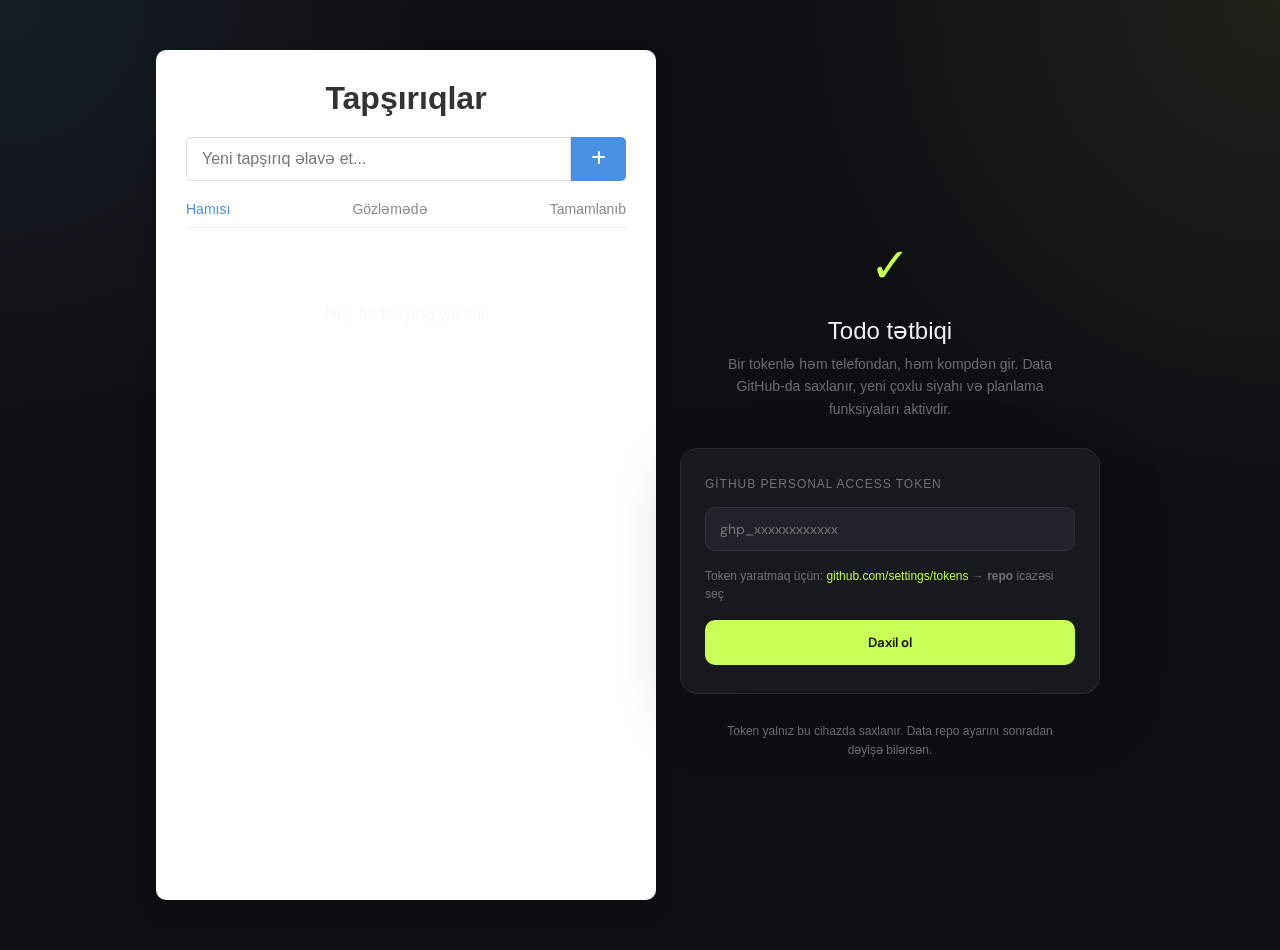
==== commit 137feaca: "feat: rebuild todo app with clean UI and core features" ====
--- a/index.html
+++ b/index.html
@@ -1,4 +1,35 @@
 <!DOCTYPE html>
+<html lang="az">
+<head>
+    <meta charset="UTF-8">
+    <meta name="viewport" content="width=device-width, initial-scale=1.0">
+    <title>Todo App</title>
+    <link rel="stylesheet" href="style.css">
+    <link rel="stylesheet" href="https://cdnjs.cloudflare.com/ajax/libs/font-awesome/6.4.0/css/all.min.css">
+</head>
+<body>
+    <div class="container">
+        <header>
+            <h1>Tapşırıqlar</h1>
+            <div class="input-section">
+                <input type="text" id="todo-input" placeholder="Yeni tapşırıq əlavə et...">
+                <button id="add-btn"><i class="fas fa-plus"></i></button>
+            </div>
+        </header>
+
+        <div class="filters">
+            <button class="filter-btn active" data-filter="all">Hamısı</button>
+            <button class="filter-btn" data-filter="pending">Gözləmədə</button>
+            <button class="filter-btn" data-filter="completed">Tamamlanıb</button>
+        </div>
+
+        <ul id="todo-list">
+            <!-- Tapşırıqlar bura əlavə ediləcək -->
+        </ul>
+    </div>
+    <script src="app.js"></script>
+</body>
+</html><!DOCTYPE html>
 <html lang="az">
 <head>
 <meta charset="UTF-8">
--- a/style.css
+++ b/style.css
@@ -0,0 +1,142 @@
+* {
+    margin: 0;
+    padding: 0;
+    box-sizing: border-box;
+    font-family: 'Segoe UI', Tahoma, Geneva, Verdana, sans-serif;
+}
+
+body {
+    background-color: #f5f7fa;
+    display: flex;
+    justify-content: center;
+    padding-top: 50px;
+    height: 100vh;
+}
+
+.container {
+    background-color: white;
+    width: 100%;
+    max-width: 500px;
+    border-radius: 10px;
+    box-shadow: 0 10px 20px rgba(0,0,0,0.1);
+    padding: 30px;
+}
+
+header h1 {
+    text-align: center;
+    color: #333;
+    margin-bottom: 20px;
+}
+
+.input-section {
+    display: flex;
+    margin-bottom: 20px;
+}
+
+#todo-input {
+    flex: 1;
+    padding: 12px 15px;
+    border: 1px solid #ddd;
+    border-radius: 5px 0 0 5px;
+    font-size: 16px;
+    outline: none;
+    transition: 0.3s;
+}
+
+#todo-input:focus {
+    border-color: #4a90e2;
+}
+
+#add-btn {
+    padding: 12px 20px;
+    background-color: #4a90e2;
+    color: white;
+    border: none;
+    border-radius: 0 5px 5px 0;
+    cursor: pointer;
+    font-size: 16px;
+    transition: 0.3s;
+}
+
+#add-btn:hover {
+    background-color: #357abd;
+}
+
+.filters {
+    display: flex;
+    justify-content: space-between;
+    margin-bottom: 20px;
+    border-bottom: 1px solid #eee;
+    padding-bottom: 10px;
+}
+
+.filter-btn {
+    background: none;
+    border: none;
+    color: #888;
+    cursor: pointer;
+    font-size: 14px;
+    font-weight: 500;
+}
+
+.filter-btn.active {
+    color: #4a90e2;
+}
+
+#todo-list {
+    list-style: none;
+    max-height: 400px;
+    overflow-y: auto;
+}
+
+.todo-item {
+    display: flex;
+    justify-content: space-between;
+    align-items: center;
+    padding: 12px 0;
+    border-bottom: 1px solid #eee;
+    transition: 0.3s;
+}
+
+.todo-item:last-child {
+    border-bottom: none;
+}
+
+.todo-item.completed span {
+    text-decoration: line-through;
+    color: #aaa;
+}
+
+.todo-text {
+    display: flex;
+    align-items: center;
+    gap: 10px;
+    cursor: pointer;
+    flex: 1;
+}
+
+.todo-text input[type="checkbox"] {
+    width: 18px;
+    height: 18px;
+    cursor: pointer;
+}
+
+.delete-btn {
+    background: none;
+    border: none;
+    color: #ff6b6b;
+    cursor: pointer;
+    font-size: 16px;
+    opacity: 0;
+    transition: 0.3s;
+}
+
+.todo-item:hover .delete-btn {
+    opacity: 1;
+}
+
+.empty-state {
+    text-align: center;
+    color: #aaa;
+    padding: 20px 0;
+}
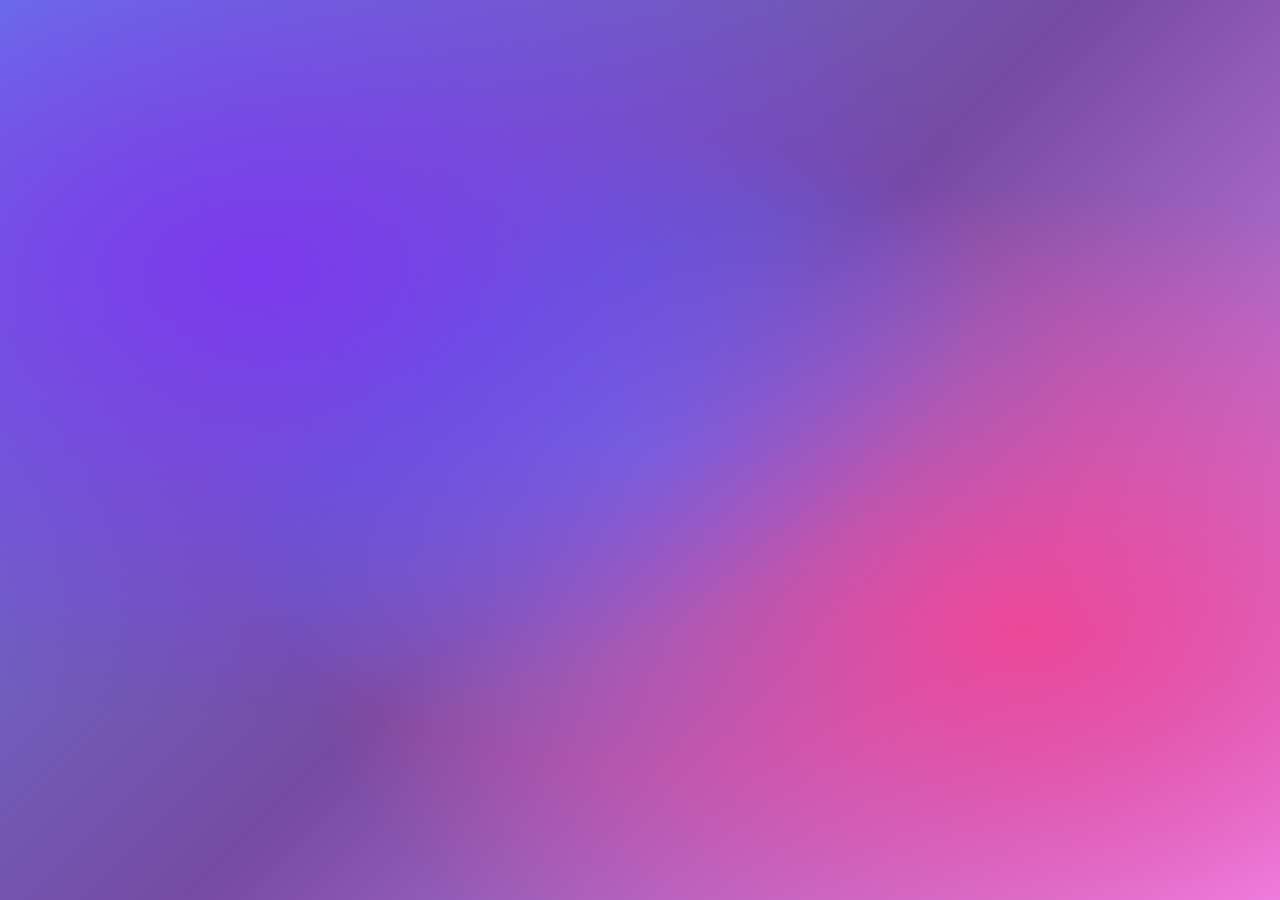
==== commit 051232cb: "feat: complete PWA todo app with glassmorphism UI, GitHub encrypted storage, Pomodoro, stats, and of" ====
--- a/index.html
+++ b/index.html
@@ -1,901 +1,121 @@
 <!DOCTYPE html>
-<html lang="az">
+<html lang="az" data-theme="auto">
 <head>
-    <meta charset="UTF-8">
-    <meta name="viewport" content="width=device-width, initial-scale=1.0">
-    <title>Todo App</title>
-    <link rel="stylesheet" href="style.css">
-    <link rel="stylesheet" href="https://cdnjs.cloudflare.com/ajax/libs/font-awesome/6.4.0/css/all.min.css">
+  <meta charset="UTF-8">
+  <meta name="viewport" content="width=device-width, initial-scale=1.0">
+  <title>Todo — Giriş</title>
+  <meta name="description" content="Şəxsi todo tətbiqi — GitHub ilə sinxronizasiya">
+  <link rel="manifest" href="/todo-html/manifest.webmanifest">
+  <meta name="theme-color" content="#6366f1">
+  <meta name="apple-mobile-web-app-capable" content="yes">
+  <meta name="apple-mobile-web-app-status-bar-style" content="black-translucent">
+  <meta name="apple-mobile-web-app-title" content="Todo">
+  <link rel="apple-touch-icon" href="/todo-html/assets/icons/icon-192.png">
+  <link rel="icon" href="/todo-html/assets/favicon.svg" type="image/svg+xml">
+
+  <link rel="stylesheet" href="css/reset.css">
+  <link rel="stylesheet" href="css/tokens.css">
+  <link rel="stylesheet" href="css/base.css">
+  <link rel="stylesheet" href="css/glass.css">
+  <link rel="stylesheet" href="css/animations.css">
+  <link rel="stylesheet" href="css/components.css">
+  <link rel="stylesheet" href="css/layout.css">
+  <link rel="stylesheet" href="css/themes.css">
+  <link rel="stylesheet" href="css/pages/auth.css">
+
+  <script type="importmap">
+  {
+    "imports": {
+      "dayjs":       "https://cdn.jsdelivr.net/npm/dayjs@1/dayjs.min.js",
+      "marked":      "https://cdn.jsdelivr.net/npm/marked@11/lib/marked.esm.js",
+      "chart.js/auto": "https://cdn.jsdelivr.net/npm/chart.js@4/auto/auto.js",
+      "sortablejs":  "https://cdn.jsdelivr.net/npm/sortablejs@1/modular/sortable.esm.js"
+    }
+  }
+  </script>
 </head>
 <body>
-    <div class="container">
-        <header>
-            <h1>Tapşırıqlar</h1>
-            <div class="input-section">
-                <input type="text" id="todo-input" placeholder="Yeni tapşırıq əlavə et...">
-                <button id="add-btn"><i class="fas fa-plus"></i></button>
-            </div>
-        </header>
+  <main class="auth-page" id="auth-root">
 
-        <div class="filters">
-            <button class="filter-btn active" data-filter="all">Hamısı</button>
-            <button class="filter-btn" data-filter="pending">Gözləmədə</button>
-            <button class="filter-btn" data-filter="completed">Tamamlanıb</button>
+    <!-- Setup view (first time) -->
+    <div id="setup-view" class="auth-card glass animate-fade-up" hidden>
+      <div class="auth-logo">
+        <svg width="48" height="48" viewBox="0 0 48 48" fill="none" xmlns="http://www.w3.org/2000/svg" aria-hidden="true">
+          <rect width="48" height="48" rx="14" fill="url(#g)"/>
+          <path d="M14 25l8 8 14-16" stroke="#fff" stroke-width="3.5" stroke-linecap="round" stroke-linejoin="round"/>
+          <defs><linearGradient id="g" x1="0" y1="0" x2="48" y2="48" gradientUnits="userSpaceOnUse">
+            <stop stop-color="#6366f1"/><stop offset="1" stop-color="#ec4899"/>
+          </linearGradient></defs>
+        </svg>
+        <h1 class="gradient-text">Todo</h1>
+      </div>
+
+      <p class="auth-subtitle">GitHub token-inizi daxil edib şifrə qurun.</p>
+
+      <form id="setup-form" class="auth-form" novalidate>
+        <div class="flex-col gap-2">
+          <label class="input-label" for="token-input">GitHub Token
+            <a href="https://github.com/settings/tokens/new?description=todo-app&scopes=repo" target="_blank" rel="noopener noreferrer" style="font-size:var(--fs-xs);color:var(--accent);margin-left:var(--s-2)">Yeni yarat ↗</a>
+          </label>
+          <input id="token-input" class="input" type="password" autocomplete="off" placeholder="ghp_…" required>
         </div>
 
-        <ul id="todo-list">
-            <!-- Tapşırıqlar bura əlavə ediləcək -->
-        </ul>
-    </div>
-    <script src="app.js"></script>
-</body>
-</html><!DOCTYPE html>
-<html lang="az">
-<head>
-<meta charset="UTF-8">
-<meta name="viewport" content="width=device-width, initial-scale=1.0, viewport-fit=cover">
-<meta name="theme-color" content="#0f0f13">
-<meta name="apple-mobile-web-app-capable" content="yes">
-<meta name="apple-mobile-web-app-status-bar-style" content="black-translucent">
-<meta name="apple-mobile-web-app-title" content="Todo">
-<link rel="manifest" href="manifest.json">
-<title>Todo</title>
-<link href="https://fonts.googleapis.com/css2?family=DM+Serif+Display:ital@0;1&family=DM+Sans:wght@300;400;500&display=swap" rel="stylesheet">
-<style>
-  *, *::before, *::after { box-sizing: border-box; margin: 0; padding: 0; }
+        <div class="flex-col gap-2">
+          <label class="input-label" for="repo-name">Data repo adı</label>
+          <input id="repo-name" class="input" type="text" value="todo-data" autocomplete="off">
+          <label class="flex gap-2 align-center" style="font-size:var(--fs-sm);color:var(--text-secondary);cursor:pointer">
+            <input id="create-repo" type="checkbox" class="checkbox" checked>
+            Repo mövcud deyilsə özü yarsın
+          </label>
+        </div>
 
-  :root {
-    --bg: #0f0f13;
-    --surface: #18181f;
-    --surface2: #22222c;
-    --surface3: #2c2c37;
-    --border: rgba(255,255,255,0.07);
-    --accent: #c8ff57;
-    --accent-dim: rgba(200,255,87,0.12);
-    --text: #f0f0f0;
-    --text-muted: rgba(240,240,240,0.42);
-    --text-dim: rgba(240,240,240,0.68);
-    --danger: #ff5f57;
-    --danger-dim: rgba(255,95,87,0.15);
-    --done-color: rgba(240,240,240,0.25);
-    --radius: 18px;
-    --radius-sm: 10px;
-    --shadow: 0 20px 60px rgba(0,0,0,0.28);
-  }
+        <div class="flex-col gap-2">
+          <label class="input-label" for="passphrase-input">Şifrə (passphrase)</label>
+          <input id="passphrase-input" class="input" type="password" autocomplete="new-password" placeholder="Güclü şifrə daxil edin…" required>
+          <div id="strength-bar" class="passphrase-strength" data-strength=""></div>
+        </div>
 
-  html { background: var(--bg); color: var(--text); font-family: 'DM Sans', sans-serif; }
+        <div class="flex-col gap-2">
+          <label class="input-label" for="passphrase-confirm">Şifrəni təsdiqlə</label>
+          <input id="passphrase-confirm" class="input" type="password" autocomplete="new-password" placeholder="Yenidən daxil edin…" required>
+        </div>
 
-  body {
-    min-height: 100dvh;
-    background:
-      radial-gradient(circle at top right, rgba(200,255,87,0.08), transparent 32%),
-      radial-gradient(circle at top left, rgba(87,200,255,0.08), transparent 28%),
-      var(--bg);
-    padding-bottom: env(safe-area-inset-bottom);
-  }
-
-  #setup-screen {
-    display: flex;
-    flex-direction: column;
-    align-items: center;
-    justify-content: center;
-    min-height: 100dvh;
-    padding: 32px 24px;
-    gap: 28px;
-  }
-
-  .setup-logo { font-family: 'DM Serif Display', serif; font-size: 48px; color: var(--accent); line-height: 1; }
-  .setup-title { font-size: 24px; font-weight: 500; text-align: center; }
-  .setup-sub { font-size: 14px; color: var(--text-muted); text-align: center; line-height: 1.6; max-width: 360px; }
-
-  .setup-card,
-  .calendar-shell,
-  .insight-panel,
-  .insight-card,
-  .modal,
-  .stat-pill,
-  .list-chip,
-  .view-tab,
-  .filter-tab,
-  .add-box,
-  .calendar-day,
-  .calendar-list-item {
-    background: var(--surface);
-    border: 1px solid var(--border);
-    box-shadow: var(--shadow);
-  }
-
-  .setup-card {
-    border-radius: var(--radius);
-    padding: 28px 24px;
-    width: 100%;
-    max-width: 420px;
-    display: flex;
-    flex-direction: column;
-    gap: 16px;
-  }
-
-  .setup-label,
-  .section-title,
-  .field-label {
-    font-size: 12px;
-    font-weight: 500;
-    color: var(--text-muted);
-    text-transform: uppercase;
-    letter-spacing: 0.08em;
-  }
-
-  .setup-input,
-  .search-input,
-  .modal-input,
-  .opt-input,
-  .opt-select {
-    background: var(--surface2);
-    border: 1px solid var(--border);
-    border-radius: var(--radius-sm);
-    padding: 12px 14px;
-    color: var(--text);
-    font-family: 'DM Sans', sans-serif;
-    font-size: 14px;
-    width: 100%;
-    outline: none;
-  }
-
-  .setup-input,
-  .modal-input,
-  .opt-input,
-  .opt-select { transition: border-color 0.2s, background 0.2s; }
-  .setup-input:focus,
-  .search-input:focus,
-  .modal-input:focus,
-  .opt-input:focus,
-  .opt-select:focus { border-color: rgba(200,255,87,0.4); background: var(--surface3); }
-
-  .setup-hint,
-  .muted-note,
-  .settings-note { font-size: 12px; color: var(--text-muted); line-height: 1.55; }
-  .setup-hint a { color: var(--accent); text-decoration: none; }
-
-  .btn-primary,
-  .btn-secondary,
-  .list-add-btn,
-  .install-btn,
-  .add-btn {
-    border: none;
-    border-radius: var(--radius-sm);
-    font-family: 'DM Sans', sans-serif;
-    cursor: pointer;
-    transition: transform 0.18s, opacity 0.18s, background 0.18s;
-  }
-
-  .btn-primary,
-  .install-btn,
-  .add-btn {
-    background: var(--accent);
-    color: #0f0f13;
-    font-weight: 600;
-  }
-
-  .btn-primary { padding: 14px 24px; width: 100%; }
-  .btn-secondary,
-  .list-add-btn { background: var(--surface2); color: var(--text); border: 1px solid var(--border); }
-  .btn-secondary { padding: 12px; flex: 1; }
-  .btn-primary:hover,
-  .btn-secondary:hover,
-  .list-add-btn:hover,
-  .install-btn:hover,
-  .add-btn:hover { opacity: 0.9; transform: translateY(-1px); }
-
-  #app { display: none; max-width: 940px; margin: 0 auto; padding: 0 0 220px; }
-
-  .app-header {
-    position: sticky;
-    top: 0;
-    z-index: 10;
-    padding: 56px 24px 26px;
-    background: linear-gradient(to bottom, rgba(15,15,19,0.97) 78%, rgba(15,15,19,0));
-    backdrop-filter: blur(16px);
-  }
-
-  .header-row,
-  .header-actions,
-  .stats-bar,
-  .filter-tabs,
-  .view-tabs,
-  .list-switcher,
-  .list-switch-scroll,
-  .todo-meta,
-  .todo-actions,
-  .modal-actions,
-  .summary-row,
-  .calendar-toolbar { display: flex; align-items: center; gap: 10px; }
-
-  .header-row { justify-content: space-between; align-items: flex-start; }
-  .header-title { font-family: 'DM Serif Display', serif; font-size: 42px; line-height: 0.95; letter-spacing: -0.03em; }
-  .header-title span { color: var(--accent); }
-  .header-date { font-size: 12px; color: var(--text-muted); margin-top: 10px; }
-
-  .icon-btn {
-    background: var(--surface);
-    border: 1px solid var(--border);
-    width: 38px;
-    height: 38px;
-    border-radius: 50%;
-    color: var(--text-dim);
-    display: inline-flex;
-    align-items: center;
-    justify-content: center;
-    cursor: pointer;
-    transition: background 0.2s, color 0.2s, transform 0.2s;
-  }
-
-  .icon-btn:hover { background: var(--surface2); color: var(--text); transform: translateY(-1px); }
-
-  .list-switcher {
-    margin-top: 18px;
-    justify-content: space-between;
-    align-items: stretch;
-    gap: 12px;
-  }
-
-  .list-switch-scroll {
-    overflow: auto hidden;
-    scrollbar-width: none;
-    flex: 1;
-    padding-bottom: 2px;
-  }
-
-  .list-switch-scroll::-webkit-scrollbar { display: none; }
-
-  .list-chip,
-  .view-tab,
-  .filter-tab,
-  .stat-pill,
-  .meta-badge,
-  .list-add-btn {
-    border-radius: 999px;
-  }
-
-  .list-chip,
-  .view-tab,
-  .filter-tab,
-  .list-add-btn {
-    padding: 9px 14px;
-    color: var(--text-dim);
-    font-size: 13px;
-    white-space: nowrap;
-  }
-
-  .list-chip,
-  .view-tab,
-  .filter-tab,
-  .list-add-btn,
-  .action-btn,
-  .calendar-day { cursor: pointer; }
-
-  .list-chip.active,
-  .view-tab.active,
-  .filter-tab.active { background: var(--accent); border-color: var(--accent); color: #0f0f13; }
-
-  .list-chip-dot {
-    width: 8px;
-    height: 8px;
-    border-radius: 50%;
-    display: inline-block;
-    margin-right: 8px;
-  }
-
-  .view-tabs,
-  .stats-bar,
-  .filter-tabs,
-  .search-row { margin-top: 18px; flex-wrap: wrap; }
-
-  .search-input { border-radius: 999px; }
-
-  .stats-bar { gap: 8px; }
-  .stat-pill { padding: 8px 14px; font-size: 12px; color: var(--text-dim); }
-  .stat-pill strong { color: var(--text); font-weight: 600; }
-  .stat-pill.accent { background: var(--accent-dim); border-color: rgba(200,255,87,0.22); }
-  .stat-pill.accent strong { color: var(--accent); }
-  .stat-pill.danger { background: var(--danger-dim); border-color: rgba(255,95,87,0.28); }
-  .stat-pill.danger strong { color: var(--danger); }
-
-  .view-section { padding: 0 24px; }
-
-  .todo-list { display: flex; flex-direction: column; gap: 10px; }
-
-  .todo-item {
-    position: relative;
-    display: flex;
-    gap: 12px;
-    align-items: flex-start;
-    padding: 16px 16px 16px 18px;
-    border-radius: var(--radius);
-    background: linear-gradient(180deg, rgba(255,255,255,0.02), rgba(255,255,255,0));
-    border: 1px solid var(--border);
-    transition: border-color 0.2s, transform 0.2s, background 0.2s;
-    overflow: hidden;
-  }
-
-  .todo-item:hover { border-color: rgba(255,255,255,0.14); transform: translateY(-1px); }
-  .todo-item.done { background: rgba(255,255,255,0.02); }
-  .todo-item.done .todo-text { color: var(--done-color); text-decoration: line-through; }
-  .todo-item.sortable { cursor: grab; }
-
-  .priority-bar {
-    position: absolute;
-    inset: 0 auto 0 0;
-    width: 4px;
-    border-radius: 16px 0 0 16px;
-  }
-
-  .priority-bar.high { background: #ff5f57; }
-  .priority-bar.mid { background: #ffb347; }
-  .priority-bar.low { background: #57c8ff; }
-
-  .drag-handle {
-    color: var(--text-muted);
-    font-size: 16px;
-    line-height: 1;
-    padding-top: 2px;
-    user-select: none;
-  }
-
-  .check-btn {
-    width: 22px;
-    height: 22px;
-    border-radius: 50%;
-    border: 1.5px solid rgba(255,255,255,0.2);
-    background: transparent;
-    display: inline-flex;
-    align-items: center;
-    justify-content: center;
-    margin-top: 2px;
-    flex-shrink: 0;
-    cursor: pointer;
-    transition: all 0.2s;
-  }
-
-  .check-btn:hover { border-color: var(--accent); }
-  .check-btn:disabled { opacity: 0.38; cursor: not-allowed; }
-  .todo-item.done .check-btn { background: var(--accent); border-color: var(--accent); }
-  .check-btn svg { opacity: 0; transition: opacity 0.2s; }
-  .todo-item.done .check-btn svg { opacity: 1; }
-
-  .todo-content { flex: 1; min-width: 0; }
-  .todo-text { font-size: 15px; line-height: 1.5; word-break: break-word; }
-  .todo-meta { flex-wrap: wrap; margin-top: 8px; gap: 6px; }
-  .todo-time { font-size: 11px; color: var(--text-muted); }
-
-  .meta-badge {
-    padding: 4px 9px;
-    font-size: 11px;
-    background: var(--surface2);
-    color: var(--text-dim);
-    border: 1px solid rgba(255,255,255,0.04);
-  }
-
-  .meta-badge.is-accent { background: var(--accent-dim); color: var(--accent); }
-  .meta-badge.is-danger { background: var(--danger-dim); color: var(--danger); }
-
-  .todo-actions { flex-shrink: 0; }
-  .action-btn {
-    width: 30px;
-    height: 30px;
-    border: none;
-    border-radius: 9px;
-    background: transparent;
-    color: var(--text-muted);
-    transition: background 0.18s, color 0.18s;
-  }
-  .action-btn:hover { background: var(--surface2); color: var(--text); }
-  .action-btn.delete:hover { background: var(--danger-dim); color: var(--danger); }
-
-  .empty-state {
-    text-align: center;
-    padding: 58px 22px;
-    color: var(--text-muted);
-    display: flex;
-    flex-direction: column;
-    align-items: center;
-    gap: 12px;
-  }
-
-  .empty-icon { font-size: 40px; opacity: 0.4; }
-  .empty-text { font-size: 15px; }
-
-  .calendar-shell,
-  .insight-panel,
-  .insight-card { border-radius: var(--radius); }
-
-  .calendar-shell { padding: 18px; }
-  .calendar-toolbar { justify-content: space-between; margin-bottom: 14px; }
-  .calendar-label { font-size: 15px; font-weight: 500; }
-  .calendar-grid {
-    display: grid;
-    grid-template-columns: repeat(7, minmax(0, 1fr));
-    gap: 8px;
-  }
-
-  .calendar-head {
-    font-size: 11px;
-    color: var(--text-muted);
-    text-align: center;
-    padding-bottom: 6px;
-  }
-
-  .calendar-day {
-    min-height: 78px;
-    border-radius: 14px;
-    padding: 10px 8px;
-    display: flex;
-    flex-direction: column;
-    justify-content: space-between;
-    color: var(--text);
-    transition: border-color 0.2s, transform 0.18s;
-  }
-
-  .calendar-day:hover { transform: translateY(-1px); border-color: rgba(255,255,255,0.12); }
-  .calendar-day.active { border-color: var(--accent); background: var(--accent-dim); }
-  .calendar-day.today { box-shadow: inset 0 0 0 1px rgba(200,255,87,0.32); }
-  .calendar-day.outside { opacity: 0.4; }
-  .calendar-day-num { font-size: 14px; text-align: left; }
-  .calendar-day-count { font-size: 11px; color: var(--text-muted); text-align: left; }
-
-  .calendar-day-list {
-    margin-top: 18px;
-    display: grid;
-    gap: 10px;
-  }
-
-  .calendar-list-item {
-    padding: 14px 16px;
-    border-radius: 14px;
-    display: flex;
-    justify-content: space-between;
-    gap: 12px;
-  }
-
-  .calendar-list-item strong { font-size: 14px; }
-  .calendar-list-item span { font-size: 12px; color: var(--text-muted); }
-
-  .insights-grid {
-    display: grid;
-    grid-template-columns: repeat(2, minmax(0, 1fr));
-    gap: 12px;
-  }
-
-  .insight-card,
-  .insight-panel { padding: 18px; }
-  .insight-label { font-size: 12px; color: var(--text-muted); margin-bottom: 10px; }
-  .insight-value { font-size: 34px; font-family: 'DM Serif Display', serif; }
-
-  .bar-row,
-  .summary-row { display: grid; gap: 8px; margin-top: 12px; }
-  .bar-label,
-  .summary-row { display: flex; justify-content: space-between; align-items: center; font-size: 13px; }
-
-  .bar-track {
-    height: 8px;
-    border-radius: 999px;
-    background: rgba(255,255,255,0.05);
-    overflow: hidden;
-  }
-
-  .bar-fill {
-    height: 100%;
-    background: linear-gradient(90deg, var(--accent), #57c8ff);
-    border-radius: 999px;
-  }
-
-  .add-area {
-    position: fixed;
-    inset: auto 0 0;
-    z-index: 20;
-    padding: 16px 16px calc(16px + env(safe-area-inset-bottom));
-    background: linear-gradient(to top, rgba(15,15,19,0.98) 62%, rgba(15,15,19,0));
-    backdrop-filter: blur(16px);
-  }
-
-  .add-inner { max-width: 940px; margin: 0 auto; }
-  .add-row { display: flex; gap: 10px; align-items: flex-end; }
-
-  .add-box {
-    flex: 1;
-    border-radius: var(--radius);
-    overflow: hidden;
-  }
-
-  .add-input {
-    width: 100%;
-    background: transparent;
-    color: var(--text);
-    border: none;
-    outline: none;
-    padding: 16px 16px 10px;
-    resize: none;
-    line-height: 1.45;
-    max-height: 120px;
-    font-family: 'DM Sans', sans-serif;
-    font-size: 15px;
-  }
-
-  .add-input::placeholder { color: var(--text-muted); }
-
-  .add-options {
-    display: grid;
-    grid-template-columns: repeat(3, minmax(0, 1fr));
-    gap: 8px;
-    padding: 0 12px 12px;
-  }
-
-  .field-stack { display: grid; gap: 6px; }
-  .opt-select option { background: var(--surface2); color: var(--text); }
-
-  .add-btn {
-    width: 54px;
-    height: 54px;
-    flex-shrink: 0;
-    border-radius: 16px;
-  }
-
-  .toast {
-    position: fixed;
-    left: 50%;
-    bottom: 118px;
-    transform: translateX(-50%) translateY(20px);
-    padding: 10px 18px;
-    border-radius: 999px;
-    background: var(--surface2);
-    border: 1px solid var(--border);
-    color: var(--text);
-    font-size: 13px;
-    opacity: 0;
-    pointer-events: none;
-    transition: opacity 0.24s, transform 0.24s;
-    z-index: 999;
-  }
-
-  .toast.show { opacity: 1; transform: translateX(-50%) translateY(0); }
-  .toast.success { border-color: rgba(200,255,87,0.28); color: var(--accent); }
-  .toast.error { border-color: rgba(255,95,87,0.28); color: var(--danger); }
-
-  .install-banner {
-    position: fixed;
-    inset: 0 0 auto;
-    z-index: 100;
-    display: none;
-    align-items: center;
-    gap: 12px;
-    padding: calc(14px + env(safe-area-inset-top)) 20px 14px;
-    background: var(--surface);
-    border-bottom: 1px solid var(--border);
-  }
-
-  .install-banner.visible { display: flex; }
-  .install-banner-text { flex: 1; }
-  .install-banner-title { font-size: 14px; font-weight: 500; }
-  .install-banner-sub { font-size: 12px; color: var(--text-muted); }
-  .install-close {
-    background: none;
-    border: none;
-    color: var(--text-muted);
-    font-size: 18px;
-    cursor: pointer;
-  }
-
-  .sync-dot,
-  .pending-dot {
-    width: 7px;
-    height: 7px;
-    border-radius: 50%;
-    display: inline-block;
-    vertical-align: middle;
-  }
-
-  .sync-dot { background: var(--accent); animation: pulse 1.5s infinite; }
-  .pending-dot { background: #57c8ff; }
-
-  @keyframes pulse {
-    0%, 100% { opacity: 1; transform: scale(1); }
-    50% { opacity: 0.45; transform: scale(0.72); }
-  }
-
-  .modal-overlay {
-    position: fixed;
-    inset: 0;
-    z-index: 60;
-    display: none;
-    align-items: center;
-    justify-content: center;
-    padding: 24px;
-    background: rgba(0,0,0,0.7);
-  }
-
-  .modal-overlay.open { display: flex; }
-
-  .modal {
-    width: min(100%, 520px);
-    border-radius: var(--radius);
-    padding: 24px;
-    display: grid;
-    gap: 16px;
-  }
-
-  .modal-title { font-size: 18px; font-weight: 600; }
-  .modal-grid { display: grid; grid-template-columns: repeat(2, minmax(0, 1fr)); gap: 10px; }
-
-  .loader {
-    padding: 44px;
-    display: flex;
-    align-items: center;
-    justify-content: center;
-    gap: 8px;
-    color: var(--text-muted);
-  }
-
-  .spinner {
-    width: 18px;
-    height: 18px;
-    border-radius: 50%;
-    border: 2px solid rgba(255,255,255,0.12);
-    border-top-color: var(--accent);
-    animation: spin 0.7s linear infinite;
-  }
-
-  @keyframes spin { to { transform: rotate(360deg); } }
-
-  @media (max-width: 780px) {
-    #app { padding-bottom: 280px; }
-    .header-title { font-size: 34px; }
-    .insights-grid,
-    .add-options,
-    .modal-grid { grid-template-columns: 1fr; }
-    .calendar-grid { gap: 6px; }
-  }
-
-  @media (max-width: 560px) {
-    .app-header { padding-top: 48px; }
-    .header-row { flex-direction: column; gap: 16px; }
-    .header-actions { width: 100%; justify-content: flex-end; }
-    .list-switcher { flex-direction: column; }
-    .calendar-day { min-height: 68px; }
-    .todo-item { padding-right: 12px; }
-    .todo-actions { flex-direction: column; }
-  }
-</style>
-</head>
-<body>
-<div id="setup-screen">
-  <div><div class="setup-logo">✓</div></div>
-  <div style="text-align:center">
-    <div class="setup-title">Todo tətbiqi</div>
-    <div class="setup-sub" style="margin-top:8px">Bir tokenlə həm telefondan, həm kompdən gir. Data GitHub-da saxlanır, yeni çoxlu siyahı və planlama funksiyaları aktivdir.</div>
-  </div>
-  <div class="setup-card">
-    <div class="setup-label">GitHub Personal Access Token</div>
-    <input type="password" class="setup-input" id="token-input" placeholder="ghp_xxxxxxxxxxxx">
-    <div class="setup-hint">Token yaratmaq üçün: <a href="https://github.com/settings/tokens/new?scopes=repo&description=Todo+App" target="_blank">github.com/settings/tokens</a> → <strong>repo</strong> icazəsi seç</div>
-    <button class="btn-primary" onclick="saveToken()">Daxil ol</button>
-  </div>
-  <div class="setup-hint" style="text-align:center; max-width:340px">Token yalnız bu cihazda saxlanır. Data repo ayarını sonradan dəyişə bilərsən.</div>
-</div>
-
-<div class="install-banner" id="install-banner">
-  <div class="install-banner-icon">📱</div>
-  <div class="install-banner-text">
-    <div class="install-banner-title">Tətbiqi yüklə</div>
-    <div class="install-banner-sub">Ana ekranda app kimi istifadə et</div>
-  </div>
-  <button class="install-btn" onclick="installApp()">Yüklə</button>
-  <button class="install-close" onclick="dismissInstall()">✕</button>
-</div>
-
-<div id="app">
-  <div class="app-header">
-    <div class="header-row">
-      <div>
-        <div class="header-title">Plan <span id="sync-indicator"></span></div>
-        <div class="header-date" id="header-date"></div>
-      </div>
-      <div class="header-actions">
-        <button class="icon-btn" onclick="refreshTodos()" title="Yenilə">↻</button>
-        <button class="icon-btn" onclick="copyShareLink()" title="Paylaş">⤴</button>
-        <button class="icon-btn" onclick="showSettings()" title="Ayarlar">⚙</button>
-      </div>
+        <button type="submit" class="btn btn-primary btn-lg" style="width:100%;margin-top:var(--s-2)">Başla →</button>
+      </form>
     </div>
 
-    <div class="list-switcher" id="list-switcher"></div>
+    <!-- Unlock view (returning user) -->
+    <div id="unlock-view" class="auth-card glass animate-fade-up" hidden>
+      <div class="auth-logo">
+        <svg width="48" height="48" viewBox="0 0 48 48" fill="none" xmlns="http://www.w3.org/2000/svg" aria-hidden="true">
+          <rect width="48" height="48" rx="14" fill="url(#g2)"/>
+          <path d="M14 25l8 8 14-16" stroke="#fff" stroke-width="3.5" stroke-linecap="round" stroke-linejoin="round"/>
+          <defs><linearGradient id="g2" x1="0" y1="0" x2="48" y2="48" gradientUnits="userSpaceOnUse">
+            <stop stop-color="#6366f1"/><stop offset="1" stop-color="#ec4899"/>
+          </linearGradient></defs>
+        </svg>
+        <h1 class="gradient-text">Todo</h1>
+      </div>
 
-    <div class="view-tabs">
-      <button class="view-tab active" data-view="list" onclick="setView('list', this)">Siyahı</button>
-      <button class="view-tab" data-view="calendar" onclick="setView('calendar', this)">Təqvim</button>
-      <button class="view-tab" data-view="insights" onclick="setView('insights', this)">Statistika</button>
+      <p class="auth-subtitle">Şifrənizi daxil edib davam edin.</p>
+
+      <form id="unlock-form" class="auth-form" novalidate>
+        <div class="flex-col gap-2">
+          <label class="input-label" for="unlock-passphrase">Şifrə</label>
+          <input id="unlock-passphrase" class="input" type="password" autocomplete="current-password" placeholder="Şifrənizi daxil edin…" autofocus required>
+        </div>
+        <button type="submit" class="btn btn-primary btn-lg" style="width:100%;margin-top:var(--s-2)">Aç →</button>
+      </form>
+
+      <button id="auth-logout" class="btn btn-ghost btn-sm" style="margin-top:var(--s-4)">Sıfırla (yeni hesab)</button>
     </div>
+  </main>
 
-    <div class="stats-bar" id="stats-bar"></div>
-
-    <div class="filter-tabs">
-      <button class="filter-tab active" onclick="setFilter('all', this)">Hamısı</button>
-      <button class="filter-tab" onclick="setFilter('active', this)">Açıq</button>
-      <button class="filter-tab" onclick="setFilter('done', this)">Bitən</button>
-      <button class="filter-tab" onclick="setFilter('archive', this)">Arxiv</button>
-      <button class="filter-tab" onclick="setFilter('trash', this)">Zibil</button>
-    </div>
-
-    <div class="search-row">
-      <input class="search-input" id="search-input" type="search" placeholder="Mətn, etiket və ya kateqoriya axtar...">
-    </div>
-  </div>
-
-  <div class="view-section" id="list-section">
-    <div class="todo-list" id="todo-list">
-      <div class="loader"><div class="spinner"></div> Yüklənir...</div>
-    </div>
-  </div>
-
-  <div class="view-section" id="calendar-section" style="display:none">
-    <div class="calendar-shell">
-      <div class="calendar-toolbar">
-        <button class="icon-btn" onclick="changeCalendarMonth(-1)">←</button>
-        <div class="calendar-label" id="calendar-label"></div>
-        <button class="icon-btn" onclick="changeCalendarMonth(1)">→</button>
-      </div>
-      <div class="calendar-grid" id="calendar-grid"></div>
-      <div class="calendar-day-list" id="calendar-day-list"></div>
-    </div>
-  </div>
-
-  <div class="view-section" id="insights-section" style="display:none">
-    <div class="insights-grid" id="insights-grid"></div>
-  </div>
-</div>
-
-<div class="add-area" id="add-area" style="display:none">
-  <div class="add-inner">
-    <div class="add-row">
-      <div class="add-box">
-        <textarea class="add-input" id="add-input" placeholder="Yeni tapşırıq əlavə et..." rows="1"></textarea>
-        <div class="add-options">
-          <div class="field-stack">
-            <div class="field-label">Prioritet</div>
-            <select class="opt-select" id="priority-select">
-              <option value="low">Aşağı</option>
-              <option value="mid" selected>Orta</option>
-              <option value="high">Yüksək</option>
-            </select>
-          </div>
-          <div class="field-stack">
-            <div class="field-label">Etiket</div>
-            <input class="opt-input" type="text" id="tag-input" placeholder="#etiket">
-          </div>
-          <div class="field-stack">
-            <div class="field-label">Kateqoriya</div>
-            <input class="opt-input" type="text" id="category-input" placeholder="iş, şəxsi, alış-veriş...">
-          </div>
-          <div class="field-stack">
-            <div class="field-label">Tarix</div>
-            <input class="opt-input" type="date" id="due-input">
-          </div>
-          <div class="field-stack">
-            <div class="field-label">Xatırlatma</div>
-            <input class="opt-input" type="datetime-local" id="reminder-input">
-          </div>
-          <div class="field-stack">
-            <div class="field-label">Təkrar</div>
-            <select class="opt-select" id="repeat-select">
-              <option value="none">Təkrar yoxdur</option>
-              <option value="daily">Hər gün</option>
-              <option value="weekly">Həftəlik</option>
-              <option value="monthly">Aylıq</option>
-            </select>
-          </div>
-        </div>
-      </div>
-      <button class="add-btn" onclick="addTodo()">+</button>
-    </div>
-  </div>
-</div>
-
-<div class="modal-overlay" id="edit-modal">
-  <div class="modal">
-    <div class="modal-title">Tapşırığı düzəlt</div>
-    <textarea class="modal-input" id="edit-input" rows="4" style="resize:none; line-height:1.5"></textarea>
-    <div class="modal-grid">
-      <select class="modal-input" id="edit-priority">
-        <option value="low">Aşağı</option>
-        <option value="mid">Orta</option>
-        <option value="high">Yüksək</option>
-      </select>
-      <input class="modal-input" type="text" id="edit-tag" placeholder="etiket">
-      <input class="modal-input" type="text" id="edit-category" placeholder="kateqoriya">
-      <select class="modal-input" id="edit-repeat">
-        <option value="none">Təkrar yoxdur</option>
-        <option value="daily">Hər gün</option>
-        <option value="weekly">Həftəlik</option>
-        <option value="monthly">Aylıq</option>
-      </select>
-      <input class="modal-input" type="date" id="edit-due">
-      <input class="modal-input" type="datetime-local" id="edit-reminder">
-    </div>
-    <div class="modal-actions">
-      <button class="btn-secondary" onclick="closeEditModal()">Ləğv et</button>
-      <button class="btn-primary" style="flex:1" onclick="saveEdit()">Saxla</button>
-    </div>
-  </div>
-</div>
-
-<div class="modal-overlay" id="list-modal">
-  <div class="modal">
-    <div class="modal-title">Yeni siyahı</div>
-    <input class="modal-input" id="list-name-input" type="text" placeholder="Məsələn: Alış-veriş">
-    <input class="modal-input" id="list-color-input" type="color" value="#c8ff57" style="height:48px; padding:6px;">
-    <div class="muted-note">Paylaş düyməsi həmin siyahı üçün ayrıca link kopyalayır.</div>
-    <div class="modal-actions">
-      <button class="btn-secondary" onclick="closeListModal()">Bağla</button>
-      <button class="btn-primary" style="flex:1" onclick="createList()">Yarat</button>
-    </div>
-  </div>
-</div>
-
-<div class="modal-overlay" id="settings-modal">
-  <div class="modal">
-    <div class="modal-title">Ayarlar</div>
-    <div class="field-stack">
-      <div class="field-label">GitHub Token</div>
-      <input type="password" class="modal-input" id="settings-token" placeholder="ghp_xxxxxxxxxxxx">
-    </div>
-    <div class="modal-grid">
-      <div class="field-stack">
-        <div class="field-label">Data repo</div>
-        <input class="modal-input" id="settings-data-repo" type="text" placeholder="owner/repo">
-      </div>
-      <div class="field-stack">
-        <div class="field-label">Data faylı</div>
-        <input class="modal-input" id="settings-data-file" type="text" placeholder="data/todos.json">
-      </div>
-    </div>
-    <div class="settings-note" id="settings-repo-note"></div>
-    <div class="summary-row">
-      <span id="notification-status">Bildiriş statusu</span>
-      <button class="btn-secondary" id="notification-btn" onclick="enableNotifications()">Aktiv et</button>
-    </div>
-    <div class="muted-note">Sayt repo-su public ola bilər. Qeydlərin gizli qalması üçün data repo-nu ayrıca private repo ilə dəyişə bilərsən.</div>
-    <div class="modal-actions">
-      <button class="btn-secondary" onclick="closeSettings()">Bağla</button>
-      <button class="btn-primary" style="flex:1" onclick="updateSettings()">Yadda saxla</button>
-    </div>
-  </div>
-</div>
-
-<div class="toast" id="toast"></div>
-
-<script>
-window.addEventListener('beforeinstallprompt', e => {
-  e.preventDefault();
-  window.deferredTodoPrompt = e;
-  if (!localStorage.getItem('install_dismissed')) {
-    document.getElementById('install-banner').classList.add('visible');
-  }
-});
-
-function installApp() {
-  if (window.deferredTodoPrompt) {
-    window.deferredTodoPrompt.prompt();
-    window.deferredTodoPrompt.userChoice.then(choice => {
-      if (choice.outcome === 'accepted' && window.toast) {
-        toast('Tətbiq yükləndi ✓', 'success');
-      }
-      dismissInstall();
-    });
-  }
-}
-
-function dismissInstall() {
-  localStorage.setItem('install_dismissed', '1');
-  document.getElementById('install-banner').classList.remove('visible');
-}
-</script>
-<script src="./app.js"></script>
+  <script type="module" src="js/pages/index.init.js"></script>
+  <script>
+    if ('serviceWorker' in navigator) {
+      navigator.serviceWorker.register('/todo-html/service-worker.js').catch(console.error);
+    }
+  </script>
 </body>
 </html>
--- a/css/tokens.css
+++ b/css/tokens.css
@@ -0,0 +1,145 @@
+/* ============================================================
+   DESIGN TOKENS — CSS VARIABLES
+   ============================================================ */
+
+:root {
+  /* ── Gradients ─────────────────────────────────────────── */
+  --bg-gradient: linear-gradient(135deg, #667eea 0%, #764ba2 50%, #f093fb 100%);
+  --bg-mesh:
+    radial-gradient(at 20% 30%, #7c3aed 0, transparent 50%),
+    radial-gradient(at 80% 70%, #ec4899 0, transparent 50%),
+    radial-gradient(at 50% 50%, #3b82f6 0, transparent 50%);
+
+  /* ── Glass ─────────────────────────────────────────────── */
+  --glass-bg: rgba(255, 255, 255, 0.12);
+  --glass-border: rgba(255, 255, 255, 0.2);
+  --glass-shadow: 0 8px 32px rgba(0, 0, 0, 0.1);
+  --glass-blur: blur(20px) saturate(180%);
+
+  /* ── Colors ────────────────────────────────────────────── */
+  --text-primary: #1a1a2e;
+  --text-secondary: rgba(26, 26, 46, 0.7);
+  --text-muted: rgba(26, 26, 46, 0.45);
+  --accent: #6366f1;
+  --accent-hover: #4f51d8;
+  --accent-light: rgba(99, 102, 241, 0.15);
+  --success: #10b981;
+  --success-light: rgba(16, 185, 129, 0.15);
+  --warning: #f59e0b;
+  --warning-light: rgba(245, 158, 11, 0.15);
+  --danger: #ef4444;
+  --danger-light: rgba(239, 68, 68, 0.15);
+  --info: #3b82f6;
+  --info-light: rgba(59, 130, 246, 0.15);
+
+  --surface: rgba(255, 255, 255, 0.08);
+  --surface-hover: rgba(255, 255, 255, 0.16);
+  --surface-active: rgba(255, 255, 255, 0.22);
+  --divider: rgba(255, 255, 255, 0.12);
+
+  /* Category palette */
+  --cat-1: #6366f1;
+  --cat-2: #ec4899;
+  --cat-3: #10b981;
+  --cat-4: #f59e0b;
+  --cat-5: #3b82f6;
+  --cat-6: #ef4444;
+  --cat-7: #8b5cf6;
+  --cat-8: #14b8a6;
+  --cat-9: #f97316;
+  --cat-10: #06b6d4;
+  --cat-11: #84cc16;
+  --cat-12: #a855f7;
+
+  /* ── Spacing (4px base) ────────────────────────────────── */
+  --s-1: 4px;
+  --s-2: 8px;
+  --s-3: 12px;
+  --s-4: 16px;
+  --s-5: 24px;
+  --s-6: 32px;
+  --s-7: 48px;
+  --s-8: 64px;
+  --s-9: 80px;
+  --s-10: 96px;
+
+  /* ── Border Radius ─────────────────────────────────────── */
+  --r-sm: 8px;
+  --r-md: 12px;
+  --r-lg: 16px;
+  --r-xl: 24px;
+  --r-2xl: 32px;
+  --r-full: 9999px;
+
+  /* ── Typography ────────────────────────────────────────── */
+  --font: "Inter", "Noto Sans Azerbaijani", -apple-system, BlinkMacSystemFont, sans-serif;
+  --font-display: "Cal Sans", "Inter", sans-serif;
+  --font-mono: "JetBrains Mono", "Fira Code", monospace;
+
+  --fs-xs: 11px;
+  --fs-sm: 13px;
+  --fs-base: 15px;
+  --fs-md: 16px;
+  --fs-lg: 18px;
+  --fs-xl: 20px;
+  --fs-2xl: 24px;
+  --fs-3xl: 30px;
+  --fs-4xl: 36px;
+  --fs-5xl: 48px;
+
+  --lh-tight: 1.2;
+  --lh-snug: 1.35;
+  --lh-normal: 1.5;
+  --lh-relaxed: 1.65;
+
+  /* ── Transitions ───────────────────────────────────────── */
+  --t-fast: 150ms cubic-bezier(0.4, 0, 0.2, 1);
+  --t-med: 300ms cubic-bezier(0.4, 0, 0.2, 1);
+  --t-slow: 500ms cubic-bezier(0.4, 0, 0.2, 1);
+  --t-bounce: 500ms cubic-bezier(0.68, -0.55, 0.265, 1.55);
+  --t-spring: 400ms cubic-bezier(0.34, 1.56, 0.64, 1);
+
+  /* ── Shadows ───────────────────────────────────────────── */
+  --shadow-sm: 0 2px 8px rgba(0, 0, 0, 0.08);
+  --shadow-md: 0 4px 16px rgba(0, 0, 0, 0.12);
+  --shadow-lg: 0 8px 32px rgba(0, 0, 0, 0.16);
+  --shadow-xl: 0 16px 48px rgba(0, 0, 0, 0.2);
+  --shadow-accent: 0 4px 20px rgba(99, 102, 241, 0.4);
+
+  /* ── Z-index scale ─────────────────────────────────────── */
+  --z-base: 0;
+  --z-raised: 10;
+  --z-dropdown: 100;
+  --z-sticky: 200;
+  --z-overlay: 300;
+  --z-modal: 400;
+  --z-toast: 500;
+  --z-tooltip: 600;
+
+  /* ── Layout ────────────────────────────────────────────── */
+  --sidebar-w: 240px;
+  --nav-h: 56px;
+  --content-max: 900px;
+}
+
+/* ── Dark Mode ─────────────────────────────────────────────── */
+[data-theme="dark"] {
+  --bg-gradient: linear-gradient(135deg, #0f0f23 0%, #1a1a2e 50%, #16213e 100%);
+  --bg-mesh:
+    radial-gradient(at 20% 30%, #3730a3 0, transparent 50%),
+    radial-gradient(at 80% 70%, #831843 0, transparent 50%),
+    radial-gradient(at 50% 50%, #1e3a5f 0, transparent 50%);
+
+  --glass-bg: rgba(255, 255, 255, 0.05);
+  --glass-border: rgba(255, 255, 255, 0.1);
+  --glass-shadow: 0 8px 32px rgba(0, 0, 0, 0.3);
+
+  --text-primary: #f1f5f9;
+  --text-secondary: rgba(241, 245, 249, 0.7);
+  --text-muted: rgba(241, 245, 249, 0.4);
+
+  --surface: rgba(255, 255, 255, 0.05);
+  --surface-hover: rgba(255, 255, 255, 0.09);
+  --surface-active: rgba(255, 255, 255, 0.14);
+  --divider: rgba(255, 255, 255, 0.08);
+}
--- a/css/base.css
+++ b/css/base.css
@@ -0,0 +1,80 @@
+/* ============================================================
+   BASE STYLES — body, typography, global
+   ============================================================ */
+
+body {
+  font-family: var(--font);
+  font-size: var(--fs-base);
+  line-height: var(--lh-normal);
+  color: var(--text-primary);
+  background: var(--bg-gradient);
+  min-height: 100dvh;
+  position: relative;
+  overflow-x: hidden;
+}
+
+/* Animated mesh background */
+body::before {
+  content: "";
+  position: fixed;
+  inset: 0;
+  background: var(--bg-mesh);
+  z-index: -1;
+  animation: meshMove 20s ease infinite alternate;
+}
+
+/* Typography scale */
+.text-xs   { font-size: var(--fs-xs);  line-height: var(--lh-snug); }
+.text-sm   { font-size: var(--fs-sm);  line-height: var(--lh-snug); }
+.text-base { font-size: var(--fs-base); }
+.text-lg   { font-size: var(--fs-lg);  line-height: var(--lh-snug); }
+.text-xl   { font-size: var(--fs-xl);  line-height: var(--lh-tight); }
+.text-2xl  { font-size: var(--fs-2xl); line-height: var(--lh-tight); }
+.text-3xl  { font-size: var(--fs-3xl); line-height: var(--lh-tight); }
+.text-4xl  { font-size: var(--fs-4xl); line-height: var(--lh-tight); }
+.text-5xl  { font-size: var(--fs-5xl); line-height: 1; }
+
+.font-medium { font-weight: 500; }
+.font-semibold { font-weight: 600; }
+.font-bold   { font-weight: 700; }
+.font-display { font-family: var(--font-display); }
+.font-mono   { font-family: var(--font-mono); }
+.tabular-nums { font-variant-numeric: tabular-nums; }
+
+.text-primary   { color: var(--text-primary); }
+.text-secondary { color: var(--text-secondary); }
+.text-muted     { color: var(--text-muted); }
+.text-accent    { color: var(--accent); }
+.text-success   { color: var(--success); }
+.text-warning   { color: var(--warning); }
+.text-danger    { color: var(--danger); }
+
+/* Scrollbar */
+::-webkit-scrollbar {
+  width: 6px;
+  height: 6px;
+}
+::-webkit-scrollbar-track {
+  background: transparent;
+}
+::-webkit-scrollbar-thumb {
+  background: var(--divider);
+  border-radius: var(--r-full);
+}
+::-webkit-scrollbar-thumb:hover {
+  background: rgba(255, 255, 255, 0.25);
+}
+
+/* Selection */
+::selection {
+  background: var(--accent-light);
+  color: var(--accent);
+}
+
+/* Gradient text utility */
+.gradient-text {
+  background: linear-gradient(135deg, var(--accent), #a855f7, #ec4899);
+  -webkit-background-clip: text;
+  background-clip: text;
+  -webkit-text-fill-color: transparent;
+}
--- a/css/glass.css
+++ b/css/glass.css
@@ -0,0 +1,85 @@
+/* ============================================================
+   GLASSMORPHISM UTILITY CLASSES
+   ============================================================ */
+
+.glass {
+  background: var(--glass-bg);
+  backdrop-filter: var(--glass-blur);
+  -webkit-backdrop-filter: var(--glass-blur);
+  border: 1px solid var(--glass-border);
+  border-radius: var(--r-lg);
+  box-shadow: var(--glass-shadow);
+}
+
+.glass-sm {
+  background: var(--glass-bg);
+  backdrop-filter: blur(12px) saturate(160%);
+  -webkit-backdrop-filter: blur(12px) saturate(160%);
+  border: 1px solid var(--glass-border);
+  border-radius: var(--r-md);
+  box-shadow: var(--shadow-sm);
+}
+
+.glass-lg {
+  background: var(--glass-bg);
+  backdrop-filter: blur(30px) saturate(200%);
+  -webkit-backdrop-filter: blur(30px) saturate(200%);
+  border: 1px solid var(--glass-border);
+  border-radius: var(--r-xl);
+  box-shadow: var(--shadow-xl);
+}
+
+.glass-card {
+  background: var(--glass-bg);
+  backdrop-filter: var(--glass-blur);
+  -webkit-backdrop-filter: var(--glass-blur);
+  border: 1px solid var(--glass-border);
+  border-radius: var(--r-lg);
+  box-shadow: var(--glass-shadow);
+  transition: transform var(--t-fast), box-shadow var(--t-fast), background var(--t-fast);
+}
+
+.glass-card:hover {
+  transform: translateY(-2px);
+  box-shadow: var(--shadow-lg);
+  background: var(--surface-hover);
+}
+
+.glass-card:active {
+  transform: translateY(0);
+}
+
+/* Surface layers */
+.surface {
+  background: var(--surface);
+  border-radius: var(--r-md);
+}
+
+.surface-hover {
+  transition: background var(--t-fast);
+}
+.surface-hover:hover {
+  background: var(--surface-hover);
+}
+
+/* Highlight border */
+.border-glass {
+  border: 1px solid var(--glass-border);
+}
+.border-accent {
+  border: 1px solid var(--accent);
+}
+.border-success {
+  border: 1px solid var(--success);
+}
+.border-danger {
+  border: 1px solid var(--danger);
+}
+
+/* Glow effects */
+.glow-accent {
+  box-shadow: 0 0 20px rgba(99, 102, 241, 0.4);
+}
+.glow-success {
+  box-shadow: 0 0 20px rgba(16, 185, 129, 0.4);
+}
--- a/css/animations.css
+++ b/css/animations.css
@@ -0,0 +1,171 @@
+/* ============================================================
+   ANIMATIONS & KEYFRAMES
+   ============================================================ */
+
+/* Mesh background animation */
+@keyframes meshMove {
+  0%   { opacity: 0.6; transform: scale(1)    rotate(0deg); }
+  50%  { opacity: 0.8; transform: scale(1.05) rotate(1deg); }
+  100% { opacity: 0.6; transform: scale(1.02) rotate(-0.5deg); }
+}
+
+/* Fade up — page load stagger */
+@keyframes fadeUp {
+  from { opacity: 0; transform: translateY(16px); }
+  to   { opacity: 1; transform: translateY(0); }
+}
+
+/* Fade in */
+@keyframes fadeIn {
+  from { opacity: 0; }
+  to   { opacity: 1; }
+}
+
+/* Scale in — modal */
+@keyframes scaleIn {
+  from { opacity: 0; transform: scale(0.92); }
+  to   { opacity: 1; transform: scale(1); }
+}
+
+/* Scale out — modal close */
+@keyframes scaleOut {
+  from { opacity: 1; transform: scale(1); }
+  to   { opacity: 0; transform: scale(0.92); }
+}
+
+/* Slide down — dropdown */
+@keyframes slideDown {
+  from { opacity: 0; transform: translateY(-8px); }
+  to   { opacity: 1; transform: translateY(0); }
+}
+
+/* Slide up — toast from bottom */
+@keyframes slideUp {
+  from { opacity: 0; transform: translateY(24px) scale(0.95); }
+  to   { opacity: 1; transform: translateY(0) scale(1); }
+}
+
+/* Toast exit */
+@keyframes slideOutDown {
+  from { opacity: 1; transform: translateY(0) scale(1); }
+  to   { opacity: 0; transform: translateY(24px) scale(0.95); }
+}
+
+/* Checkbox tick (stroke-dashoffset) */
+@keyframes checkDraw {
+  from { stroke-dashoffset: 24; }
+  to   { stroke-dashoffset: 0; }
+}
+
+/* Checkbox fill */
+@keyframes checkFill {
+  from { r: 0; opacity: 0; }
+  to   { r: 10; opacity: 1; }
+}
+
+/* Shake — error */
+@keyframes shake {
+  0%, 100% { transform: translateX(0); }
+  20%       { transform: translateX(-6px); }
+  40%       { transform: translateX(6px); }
+  60%       { transform: translateX(-4px); }
+  80%       { transform: translateX(4px); }
+}
+
+/* Pulse — loading */
+@keyframes pulse {
+  0%, 100% { opacity: 1; }
+  50%       { opacity: 0.45; }
+}
+
+/* Shimmer — skeleton */
+@keyframes shimmer {
+  0%   { background-position: -400px 0; }
+  100% { background-position: 400px 0; }
+}
+
+/* Spin — loader */
+@keyframes spin {
+  to { transform: rotate(360deg); }
+}
+
+/* Bounce in — streak milestone */
+@keyframes bounceIn {
+  0%   { transform: scale(0.3);  opacity: 0; }
+  50%  { transform: scale(1.05); opacity: 1; }
+  70%  { transform: scale(0.9); }
+  100% { transform: scale(1); }
+}
+
+/* Confetti particle */
+@keyframes confettiDrop {
+  0%   { transform: translateY(-20px) rotate(0deg);   opacity: 1; }
+  100% { transform: translateY(100vh) rotate(720deg); opacity: 0; }
+}
+
+/* Ring progress */
+@keyframes ringFill {
+  from { stroke-dashoffset: 440; }
+}
+
+/* Gradient shift — logo/accent */
+@keyframes gradientShift {
+  0%   { background-position: 0% 50%; }
+  50%  { background-position: 100% 50%; }
+  100% { background-position: 0% 50%; }
+}
+
+/* ── Utility animation classes ─────────────────────────────── */
+
+.animate-fade-up {
+  animation: fadeUp var(--t-med) ease both;
+}
+
+.animate-fade-in {
+  animation: fadeIn var(--t-fast) ease both;
+}
+
+.animate-scale-in {
+  animation: scaleIn 300ms cubic-bezier(0.4, 0, 0.2, 1) both;
+}
+
+.animate-shake {
+  animation: shake 400ms ease;
+}
+
+.animate-pulse {
+  animation: pulse 2s ease infinite;
+}
+
+.animate-spin {
+  animation: spin 0.8s linear infinite;
+}
+
+.animate-bounce-in {
+  animation: bounceIn 600ms cubic-bezier(0.68, -0.55, 0.265, 1.55) both;
+}
+
+/* Stagger children */
+.stagger > * {
+  animation: fadeUp var(--t-med) ease both;
+}
+.stagger > *:nth-child(1) { animation-delay: 0ms; }
+.stagger > *:nth-child(2) { animation-delay: 50ms; }
+.stagger > *:nth-child(3) { animation-delay: 100ms; }
+.stagger > *:nth-child(4) { animation-delay: 150ms; }
+.stagger > *:nth-child(5) { animation-delay: 200ms; }
+.stagger > *:nth-child(6) { animation-delay: 250ms; }
+.stagger > *:nth-child(n+7) { animation-delay: 300ms; }
+
+/* Skeleton shimmer */
+.skeleton {
+  background: linear-gradient(
+    90deg,
+    var(--surface) 25%,
+    var(--surface-hover) 50%,
+    var(--surface) 75%
+  );
+  background-size: 800px 100%;
+  animation: shimmer 1.5s ease infinite;
+  border-radius: var(--r-sm);
+}
--- a/css/components.css
+++ b/css/components.css
@@ -0,0 +1,652 @@
+/* ============================================================
+   COMPONENTS — button, input, card, modal, toast, badge, chip
+   ============================================================ */
+
+/* ── Buttons ───────────────────────────────────────────────── */
+
+.btn {
+  display: inline-flex;
+  align-items: center;
+  justify-content: center;
+  gap: var(--s-2);
+  padding: var(--s-2) var(--s-4);
+  font-size: var(--fs-sm);
+  font-weight: 600;
+  border-radius: var(--r-md);
+  border: 1px solid transparent;
+  cursor: pointer;
+  transition: all var(--t-fast);
+  white-space: nowrap;
+  user-select: none;
+}
+
+.btn:active { transform: scale(0.97); }
+
+.btn-primary {
+  background: var(--accent);
+  color: #fff;
+  border-color: var(--accent);
+  box-shadow: var(--shadow-accent);
+}
+.btn-primary:hover {
+  background: var(--accent-hover);
+  box-shadow: 0 6px 24px rgba(99, 102, 241, 0.5);
+  transform: translateY(-1px);
+}
+
+.btn-secondary {
+  background: var(--surface);
+  color: var(--text-primary);
+  border-color: var(--glass-border);
+}
+.btn-secondary:hover {
+  background: var(--surface-hover);
+  transform: translateY(-1px);
+}
+
+.btn-ghost {
+  background: transparent;
+  color: var(--text-secondary);
+  border-color: transparent;
+}
+.btn-ghost:hover {
+  background: var(--surface-hover);
+  color: var(--text-primary);
+}
+
+.btn-danger {
+  background: var(--danger);
+  color: #fff;
+  border-color: var(--danger);
+}
+.btn-danger:hover {
+  background: #dc2626;
+  transform: translateY(-1px);
+}
+
+.btn-success {
+  background: var(--success);
+  color: #fff;
+  border-color: var(--success);
+}
+
+.btn-sm {
+  padding: var(--s-1) var(--s-3);
+  font-size: var(--fs-xs);
+  border-radius: var(--r-sm);
+}
+
+.btn-lg {
+  padding: var(--s-3) var(--s-6);
+  font-size: var(--fs-md);
+  border-radius: var(--r-lg);
+}
+
+.btn-icon {
+  padding: var(--s-2);
+  border-radius: var(--r-md);
+  color: var(--text-secondary);
+}
+.btn-icon:hover {
+  background: var(--surface-hover);
+  color: var(--text-primary);
+}
+
+.btn-icon-round {
+  padding: var(--s-2);
+  border-radius: var(--r-full);
+  color: var(--text-secondary);
+}
+.btn-icon-round:hover {
+  background: var(--surface-hover);
+  color: var(--text-primary);
+}
+
+.btn:disabled {
+  opacity: 0.45;
+  cursor: not-allowed;
+  pointer-events: none;
+}
+
+/* ── Inputs ────────────────────────────────────────────────── */
+
+.input {
+  width: 100%;
+  padding: var(--s-3) var(--s-4);
+  font-size: var(--fs-base);
+  background: var(--surface);
+  border: 1px solid var(--glass-border);
+  border-radius: var(--r-md);
+  color: var(--text-primary);
+  transition: border-color var(--t-fast), box-shadow var(--t-fast), background var(--t-fast);
+}
+
+.input::placeholder {
+  color: var(--text-muted);
+}
+
+.input:focus {
+  outline: none;
+  border-color: var(--accent);
+  box-shadow: 0 0 0 3px var(--accent-light);
+  background: var(--surface-hover);
+}
+
+.input:invalid {
+  border-color: var(--danger);
+}
+
+.input-sm {
+  padding: var(--s-2) var(--s-3);
+  font-size: var(--fs-sm);
+  border-radius: var(--r-sm);
+}
+
+.input-lg {
+  padding: var(--s-4) var(--s-5);
+  font-size: var(--fs-lg);
+  border-radius: var(--r-lg);
+}
+
+.input-group {
+  position: relative;
+  display: flex;
+  align-items: center;
+}
+
+.input-group .input {
+  padding-left: var(--s-9);
+}
+
+.input-group .input-icon {
+  position: absolute;
+  left: var(--s-3);
+  color: var(--text-muted);
+  pointer-events: none;
+}
+
+textarea.input {
+  min-height: 100px;
+  resize: vertical;
+}
+
+.input-label {
+  display: block;
+  font-size: var(--fs-sm);
+  font-weight: 500;
+  color: var(--text-secondary);
+  margin-bottom: var(--s-2);
+}
+
+.input-hint {
+  font-size: var(--fs-xs);
+  color: var(--text-muted);
+  margin-top: var(--s-1);
+}
+
+.input-error {
+  font-size: var(--fs-xs);
+  color: var(--danger);
+  margin-top: var(--s-1);
+}
+
+/* Select */
+select.input {
+  appearance: none;
+  background-image: url("data:image/svg+xml,%3Csvg xmlns='http://www.w3.org/2000/svg' width='12' height='12' viewBox='0 0 12 12'%3E%3Cpath fill='rgba(255,255,255,0.5)' d='M6 8L1 3h10z'/%3E%3C/svg%3E");
+  background-repeat: no-repeat;
+  background-position: right var(--s-3) center;
+  padding-right: var(--s-7);
+}
+
+/* Checkbox & Radio */
+.checkbox, .radio {
+  display: inline-flex;
+  align-items: center;
+  gap: var(--s-2);
+  cursor: pointer;
+  font-size: var(--fs-sm);
+  color: var(--text-secondary);
+}
+
+.checkbox input[type="checkbox"],
+.radio input[type="radio"] {
+  width: 16px;
+  height: 16px;
+  accent-color: var(--accent);
+  cursor: pointer;
+}
+
+/* Toggle switch */
+.toggle {
+  display: inline-flex;
+  align-items: center;
+  gap: var(--s-3);
+  cursor: pointer;
+}
+
+.toggle__track {
+  position: relative;
+  width: 44px;
+  height: 24px;
+  background: var(--surface);
+  border: 1px solid var(--glass-border);
+  border-radius: var(--r-full);
+  transition: background var(--t-fast), border-color var(--t-fast);
+  flex-shrink: 0;
+}
+
+.toggle__track::after {
+  content: "";
+  position: absolute;
+  top: 3px;
+  left: 3px;
+  width: 16px;
+  height: 16px;
+  border-radius: var(--r-full);
+  background: var(--text-muted);
+  transition: transform var(--t-fast), background var(--t-fast);
+}
+
+.toggle input:checked + .toggle__track {
+  background: var(--accent);
+  border-color: var(--accent);
+}
+
+.toggle input:checked + .toggle__track::after {
+  transform: translateX(20px);
+  background: #fff;
+}
+
+.toggle input { display: none; }
+
+/* ── Cards ─────────────────────────────────────────────────── */
+
+.card {
+  background: var(--glass-bg);
+  backdrop-filter: var(--glass-blur);
+  -webkit-backdrop-filter: var(--glass-blur);
+  border: 1px solid var(--glass-border);
+  border-radius: var(--r-lg);
+  padding: var(--s-5);
+  box-shadow: var(--glass-shadow);
+}
+
+/* ── Modal ─────────────────────────────────────────────────── */
+
+.modal-overlay {
+  position: fixed;
+  inset: 0;
+  background: rgba(0, 0, 0, 0.55);
+  backdrop-filter: blur(4px);
+  -webkit-backdrop-filter: blur(4px);
+  display: flex;
+  align-items: center;
+  justify-content: center;
+  z-index: var(--z-modal);
+  padding: var(--s-4);
+  animation: fadeIn var(--t-fast) ease;
+}
+
+.modal-overlay.closing {
+  animation: fadeIn var(--t-fast) ease reverse;
+}
+
+.modal {
+  background: var(--glass-bg);
+  backdrop-filter: blur(30px) saturate(200%);
+  -webkit-backdrop-filter: blur(30px) saturate(200%);
+  border: 1px solid var(--glass-border);
+  border-radius: var(--r-xl);
+  box-shadow: var(--shadow-xl);
+  width: 100%;
+  max-width: 560px;
+  max-height: 90dvh;
+  overflow-y: auto;
+  animation: scaleIn 300ms cubic-bezier(0.4, 0, 0.2, 1) both;
+}
+
+.modal.closing {
+  animation: scaleOut 200ms cubic-bezier(0.4, 0, 0.2, 1) both;
+}
+
+.modal-header {
+  display: flex;
+  align-items: center;
+  justify-content: space-between;
+  padding: var(--s-5) var(--s-6);
+  border-bottom: 1px solid var(--divider);
+}
+
+.modal-title {
+  font-size: var(--fs-lg);
+  font-weight: 600;
+}
+
+.modal-body {
+  padding: var(--s-6);
+  display: flex;
+  flex-direction: column;
+  gap: var(--s-4);
+}
+
+.modal-footer {
+  display: flex;
+  align-items: center;
+  justify-content: flex-end;
+  gap: var(--s-3);
+  padding: var(--s-4) var(--s-6);
+  border-top: 1px solid var(--divider);
+}
+
+/* ── Toast ─────────────────────────────────────────────────── */
+
+#toast-container {
+  position: fixed;
+  bottom: var(--s-6);
+  right: var(--s-6);
+  display: flex;
+  flex-direction: column;
+  gap: var(--s-3);
+  z-index: var(--z-toast);
+  pointer-events: none;
+}
+
+.toast {
+  display: flex;
+  align-items: center;
+  gap: var(--s-3);
+  padding: var(--s-3) var(--s-4);
+  background: var(--glass-bg);
+  backdrop-filter: blur(20px);
+  -webkit-backdrop-filter: blur(20px);
+  border: 1px solid var(--glass-border);
+  border-radius: var(--r-lg);
+  box-shadow: var(--shadow-lg);
+  min-width: 260px;
+  max-width: 360px;
+  pointer-events: all;
+  animation: slideUp 300ms cubic-bezier(0.4, 0, 0.2, 1) both;
+  font-size: var(--fs-sm);
+}
+
+.toast.exiting {
+  animation: slideOutDown 250ms cubic-bezier(0.4, 0, 0.2, 1) both;
+}
+
+.toast__icon {
+  font-size: 18px;
+  flex-shrink: 0;
+}
+
+.toast__msg {
+  flex: 1;
+  font-weight: 500;
+  color: var(--text-primary);
+}
+
+.toast__close {
+  color: var(--text-muted);
+  flex-shrink: 0;
+  font-size: 18px;
+  cursor: pointer;
+  transition: color var(--t-fast);
+}
+.toast__close:hover { color: var(--text-primary); }
+
+.toast--success { border-left: 3px solid var(--success); }
+.toast--error   { border-left: 3px solid var(--danger); }
+.toast--warning { border-left: 3px solid var(--warning); }
+.toast--info    { border-left: 3px solid var(--info); }
+
+/* ── Badge ─────────────────────────────────────────────────── */
+
+.badge {
+  display: inline-flex;
+  align-items: center;
+  padding: 2px var(--s-2);
+  font-size: var(--fs-xs);
+  font-weight: 600;
+  border-radius: var(--r-full);
+  background: var(--accent-light);
+  color: var(--accent);
+  line-height: 1.4;
+}
+
+.badge-success { background: var(--success-light); color: var(--success); }
+.badge-warning { background: var(--warning-light); color: var(--warning); }
+.badge-danger  { background: var(--danger-light);  color: var(--danger); }
+.badge-info    { background: var(--info-light);     color: var(--info); }
+
+.badge-count {
+  min-width: 18px;
+  height: 18px;
+  display: inline-flex;
+  align-items: center;
+  justify-content: center;
+  font-size: var(--fs-xs);
+  font-weight: 700;
+  background: var(--accent);
+  color: #fff;
+  border-radius: var(--r-full);
+  padding: 0 var(--s-1);
+}
+
+/* ── Chip (tag) ─────────────────────────────────────────────── */
+
+.chip {
+  display: inline-flex;
+  align-items: center;
+  gap: 4px;
+  padding: 3px var(--s-2);
+  font-size: var(--fs-xs);
+  font-weight: 500;
+  background: var(--surface);
+  border: 1px solid var(--glass-border);
+  border-radius: var(--r-full);
+  color: var(--text-secondary);
+  cursor: pointer;
+  transition: all var(--t-fast);
+  user-select: none;
+}
+.chip:hover {
+  background: var(--surface-hover);
+  color: var(--text-primary);
+}
+.chip.active {
+  background: var(--accent-light);
+  border-color: var(--accent);
+  color: var(--accent);
+}
+
+.chip__remove {
+  display: inline-flex;
+  align-items: center;
+  justify-content: center;
+  width: 14px;
+  height: 14px;
+  border-radius: var(--r-full);
+  font-size: 10px;
+  color: var(--text-muted);
+  cursor: pointer;
+  transition: background var(--t-fast), color var(--t-fast);
+}
+.chip__remove:hover {
+  background: var(--danger-light);
+  color: var(--danger);
+}
+
+/* ── Divider ────────────────────────────────────────────────── */
+
+.divider {
+  height: 1px;
+  background: var(--divider);
+  border: none;
+}
+
+.divider-vertical {
+  width: 1px;
+  background: var(--divider);
+  align-self: stretch;
+}
+
+/* ── Empty state ───────────────────────────────────────────── */
+
+.empty-state {
+  display: flex;
+  flex-direction: column;
+  align-items: center;
+  justify-content: center;
+  gap: var(--s-4);
+  padding: var(--s-10) var(--s-5);
+  text-align: center;
+  color: var(--text-muted);
+}
+
+.empty-state__icon {
+  font-size: 48px;
+  opacity: 0.5;
+}
+
+.empty-state__title {
+  font-size: var(--fs-lg);
+  font-weight: 600;
+  color: var(--text-secondary);
+}
+
+.empty-state__subtitle {
+  font-size: var(--fs-sm);
+  max-width: 280px;
+  line-height: var(--lh-relaxed);
+}
+
+/* ── Dropdown ───────────────────────────────────────────────── */
+
+.dropdown {
+  position: absolute;
+  top: calc(100% + 4px);
+  right: 0;
+  min-width: 160px;
+  background: var(--glass-bg);
+  backdrop-filter: blur(24px);
+  -webkit-backdrop-filter: blur(24px);
+  border: 1px solid var(--glass-border);
+  border-radius: var(--r-lg);
+  box-shadow: var(--shadow-xl);
+  z-index: var(--z-dropdown);
+  animation: slideDown 200ms cubic-bezier(0.4, 0, 0.2, 1) both;
+  overflow: hidden;
+}
+
+.dropdown-item {
+  display: flex;
+  align-items: center;
+  gap: var(--s-3);
+  padding: var(--s-3) var(--s-4);
+  font-size: var(--fs-sm);
+  color: var(--text-secondary);
+  cursor: pointer;
+  transition: background var(--t-fast), color var(--t-fast);
+}
+.dropdown-item:hover {
+  background: var(--surface-hover);
+  color: var(--text-primary);
+}
+.dropdown-item.danger {
+  color: var(--danger);
+}
+.dropdown-item.danger:hover {
+  background: var(--danger-light);
+}
+
+.dropdown-separator {
+  height: 1px;
+  background: var(--divider);
+  margin: var(--s-1) 0;
+}
+
+/* ── Progress bar ───────────────────────────────────────────── */
+
+.progress {
+  width: 100%;
+  height: 4px;
+  background: var(--surface);
+  border-radius: var(--r-full);
+  overflow: hidden;
+}
+
+.progress__fill {
+  height: 100%;
+  background: var(--accent);
+  border-radius: var(--r-full);
+  transition: width var(--t-med);
+}
+
+/* ── Loading spinner ────────────────────────────────────────── */
+
+.spinner {
+  width: 20px;
+  height: 20px;
+  border: 2px solid var(--divider);
+  border-top-color: var(--accent);
+  border-radius: var(--r-full);
+  animation: spin 0.8s linear infinite;
+}
+
+.spinner-lg {
+  width: 40px;
+  height: 40px;
+  border-width: 3px;
+}
+
+/* ── Tabs ───────────────────────────────────────────────────── */
+
+.tabs {
+  display: flex;
+  gap: var(--s-1);
+  background: var(--surface);
+  border-radius: var(--r-lg);
+  padding: 3px;
+}
+
+.tab {
+  flex: 1;
+  display: flex;
+  align-items: center;
+  justify-content: center;
+  gap: var(--s-2);
+  padding: var(--s-2) var(--s-4);
+  font-size: var(--fs-sm);
+  font-weight: 500;
+  color: var(--text-muted);
+  border-radius: var(--r-md);
+  cursor: pointer;
+  transition: all var(--t-fast);
+  border: none;
+  background: none;
+}
+
+.tab:hover {
+  color: var(--text-secondary);
+  background: var(--surface-hover);
+}
+
+.tab.active {
+  background: var(--glass-bg);
+  backdrop-filter: var(--glass-blur);
+  -webkit-backdrop-filter: var(--glass-blur);
+  border: 1px solid var(--glass-border);
+  color: var(--text-primary);
+  box-shadow: var(--shadow-sm);
+}
+
+/* ── Section title ──────────────────────────────────────────── */
+
+.section-title {
+  font-size: var(--fs-xs);
+  font-weight: 700;
+  text-transform: uppercase;
+  letter-spacing: 0.08em;
+  color: var(--text-muted);
+  padding: var(--s-2) var(--s-3);
+}
--- a/css/layout.css
+++ b/css/layout.css
@@ -0,0 +1,325 @@
+/* ============================================================
+   LAYOUT — nav, sidebar, grid, flex helpers, page shell
+   ============================================================ */
+
+/* ── App shell ─────────────────────────────────────────────── */
+
+.app-shell {
+  display: flex;
+  flex-direction: column;
+  min-height: 100dvh;
+}
+
+/* ── Top Nav ───────────────────────────────────────────────── */
+
+.top-nav {
+  position: sticky;
+  top: 0;
+  z-index: var(--z-sticky);
+  height: var(--nav-h);
+  background: var(--glass-bg);
+  backdrop-filter: var(--glass-blur);
+  -webkit-backdrop-filter: var(--glass-blur);
+  border-bottom: 1px solid var(--glass-border);
+  display: flex;
+  align-items: center;
+  padding: 0 var(--s-5);
+  gap: var(--s-4);
+}
+
+.nav-logo {
+  font-size: var(--fs-xl);
+  font-weight: 800;
+  font-family: var(--font-display);
+  background: linear-gradient(135deg, var(--accent), #a855f7, #ec4899);
+  background-size: 200% 200%;
+  -webkit-background-clip: text;
+  background-clip: text;
+  -webkit-text-fill-color: transparent;
+  animation: gradientShift 4s ease infinite;
+  text-decoration: none;
+  white-space: nowrap;
+}
+
+.nav-links {
+  display: flex;
+  align-items: center;
+  gap: var(--s-1);
+  flex: 1;
+}
+
+.nav-link {
+  display: inline-flex;
+  align-items: center;
+  gap: var(--s-2);
+  padding: var(--s-2) var(--s-3);
+  font-size: var(--fs-sm);
+  font-weight: 500;
+  color: var(--text-muted);
+  border-radius: var(--r-md);
+  cursor: pointer;
+  transition: all var(--t-fast);
+  white-space: nowrap;
+  text-decoration: none;
+  border: none;
+  background: none;
+}
+
+.nav-link:hover {
+  color: var(--text-primary);
+  background: var(--surface-hover);
+}
+
+.nav-link.active {
+  color: var(--accent);
+  background: var(--accent-light);
+}
+
+.nav-actions {
+  display: flex;
+  align-items: center;
+  gap: var(--s-2);
+  margin-left: auto;
+}
+
+.nav-hamburger {
+  display: none;
+  padding: var(--s-2);
+  cursor: pointer;
+  color: var(--text-secondary);
+}
+
+/* ── Page with sidebar ─────────────────────────────────────── */
+
+.page-with-sidebar {
+  display: flex;
+  flex: 1;
+  overflow: hidden;
+}
+
+/* ── Sidebar ───────────────────────────────────────────────── */
+
+.sidebar {
+  width: var(--sidebar-w);
+  flex-shrink: 0;
+  background: var(--glass-bg);
+  backdrop-filter: var(--glass-blur);
+  -webkit-backdrop-filter: var(--glass-blur);
+  border-right: 1px solid var(--glass-border);
+  display: flex;
+  flex-direction: column;
+  gap: var(--s-2);
+  padding: var(--s-4) var(--s-3);
+  overflow-y: auto;
+  transition: transform var(--t-med);
+}
+
+.sidebar-section {
+  display: flex;
+  flex-direction: column;
+  gap: 2px;
+}
+
+.sidebar-item {
+  display: flex;
+  align-items: center;
+  gap: var(--s-3);
+  padding: var(--s-2) var(--s-3);
+  border-radius: var(--r-md);
+  font-size: var(--fs-sm);
+  font-weight: 500;
+  color: var(--text-secondary);
+  cursor: pointer;
+  transition: all var(--t-fast);
+  border: none;
+  background: none;
+  width: 100%;
+  text-align: left;
+}
+
+.sidebar-item:hover {
+  background: var(--surface-hover);
+  color: var(--text-primary);
+}
+
+.sidebar-item.active {
+  background: var(--accent-light);
+  color: var(--accent);
+}
+
+.sidebar-item__icon {
+  font-size: 16px;
+  flex-shrink: 0;
+  width: 20px;
+  text-align: center;
+}
+
+.sidebar-item__label {
+  flex: 1;
+}
+
+.sidebar-item__count {
+  font-size: var(--fs-xs);
+  font-weight: 700;
+  color: var(--text-muted);
+  background: var(--surface);
+  padding: 1px 6px;
+  border-radius: var(--r-full);
+}
+
+.sidebar-item.active .sidebar-item__count {
+  background: var(--accent);
+  color: #fff;
+}
+
+/* ── Main content ──────────────────────────────────────────── */
+
+.main-content {
+  flex: 1;
+  overflow-y: auto;
+  padding: var(--s-5) var(--s-6);
+  display: flex;
+  flex-direction: column;
+  gap: var(--s-5);
+}
+
+.content-header {
+  display: flex;
+  align-items: center;
+  justify-content: space-between;
+  gap: var(--s-4);
+  flex-wrap: wrap;
+}
+
+.content-title {
+  font-size: var(--fs-2xl);
+  font-weight: 700;
+  font-family: var(--font-display);
+}
+
+/* ── Flex helpers ──────────────────────────────────────────── */
+
+.flex        { display: flex; }
+.flex-col    { display: flex; flex-direction: column; }
+.items-center { align-items: center; }
+.items-start  { align-items: flex-start; }
+.items-end    { align-items: flex-end; }
+.justify-center { justify-content: center; }
+.justify-between { justify-content: space-between; }
+.justify-end   { justify-content: flex-end; }
+.flex-1      { flex: 1; }
+.flex-wrap   { flex-wrap: wrap; }
+.gap-1 { gap: var(--s-1); }
+.gap-2 { gap: var(--s-2); }
+.gap-3 { gap: var(--s-3); }
+.gap-4 { gap: var(--s-4); }
+.gap-5 { gap: var(--s-5); }
+
+/* ── Grid helpers ───────────────────────────────────────────── */
+
+.grid-2 { display: grid; grid-template-columns: repeat(2, 1fr); gap: var(--s-4); }
+.grid-3 { display: grid; grid-template-columns: repeat(3, 1fr); gap: var(--s-4); }
+.grid-4 { display: grid; grid-template-columns: repeat(4, 1fr); gap: var(--s-4); }
+.grid-auto { display: grid; grid-template-columns: repeat(auto-fill, minmax(220px, 1fr)); gap: var(--s-4); }
+
+/* ── Spacing helpers ────────────────────────────────────────── */
+
+.mt-2 { margin-top: var(--s-2); }
+.mt-3 { margin-top: var(--s-3); }
+.mt-4 { margin-top: var(--s-4); }
+.mt-5 { margin-top: var(--s-5); }
+.mb-2 { margin-bottom: var(--s-2); }
+.mb-3 { margin-bottom: var(--s-3); }
+.mb-4 { margin-bottom: var(--s-4); }
+.mb-5 { margin-bottom: var(--s-5); }
+.ml-auto { margin-left: auto; }
+
+.p-2  { padding: var(--s-2); }
+.p-3  { padding: var(--s-3); }
+.p-4  { padding: var(--s-4); }
+.p-5  { padding: var(--s-5); }
+.px-4 { padding-left: var(--s-4); padding-right: var(--s-4); }
+.py-3 { padding-top: var(--s-3); padding-bottom: var(--s-3); }
+
+/* ── Visibility helpers ─────────────────────────────────────── */
+
+.hidden  { display: none !important; }
+.invisible { visibility: hidden; }
+.sr-only {
+  position: absolute;
+  width: 1px;
+  height: 1px;
+  padding: 0;
+  margin: -1px;
+  overflow: hidden;
+  clip: rect(0,0,0,0);
+  border: 0;
+}
+
+/* ── Responsive ─────────────────────────────────────────────── */
+
+@media (max-width: 768px) {
+  .nav-links {
+    display: none;
+  }
+
+  .nav-hamburger {
+    display: flex;
+  }
+
+  .sidebar {
+    position: fixed;
+    top: var(--nav-h);
+    left: 0;
+    bottom: 0;
+    z-index: var(--z-overlay);
+    transform: translateX(-100%);
+    width: min(var(--sidebar-w), 80vw);
+  }
+
+  .sidebar.open {
+    transform: translateX(0);
+  }
+
+  .sidebar-overlay {
+    position: fixed;
+    inset: 0;
+    background: rgba(0,0,0,0.5);
+    z-index: calc(var(--z-overlay) - 1);
+    display: none;
+  }
+
+  .sidebar-overlay.visible {
+    display: block;
+  }
+
+  .main-content {
+    padding: var(--s-4);
+  }
+
+  .grid-2, .grid-3, .grid-4 {
+    grid-template-columns: 1fr;
+  }
+
+  #toast-container {
+    bottom: var(--s-4);
+    right: var(--s-4);
+    left: var(--s-4);
+  }
+
+  .toast {
+    max-width: none;
+  }
+}
+
+@media (max-width: 480px) {
+  .modal {
+    border-radius: var(--r-lg) var(--r-lg) 0 0;
+    max-height: 95dvh;
+  }
+
+  .modal-overlay {
+    align-items: flex-end;
+    padding: 0;
+  }
+}
--- a/css/themes.css
+++ b/css/themes.css
@@ -0,0 +1,49 @@
+/* ============================================================
+   THEMES — light / dark / auto
+   Actual color variables are in tokens.css.
+   This file sets up auto-detection and smooth transitions.
+   ============================================================ */
+
+/* Smooth theme transitions */
+html {
+  transition:
+    color var(--t-med),
+    background-color var(--t-med);
+}
+
+/* Auto: follow OS preference unless overridden */
+@media (prefers-color-scheme: dark) {
+  :root:not([data-theme="light"]) {
+    --bg-gradient: linear-gradient(135deg, #0f0f23 0%, #1a1a2e 50%, #16213e 100%);
+    --bg-mesh:
+      radial-gradient(at 20% 30%, #3730a3 0, transparent 50%),
+      radial-gradient(at 80% 70%, #831843 0, transparent 50%),
+      radial-gradient(at 50% 50%, #1e3a5f 0, transparent 50%);
+    --glass-bg: rgba(255, 255, 255, 0.05);
+    --glass-border: rgba(255, 255, 255, 0.1);
+    --glass-shadow: 0 8px 32px rgba(0, 0, 0, 0.3);
+    --text-primary: #f1f5f9;
+    --text-secondary: rgba(241, 245, 249, 0.7);
+    --text-muted: rgba(241, 245, 249, 0.4);
+    --surface: rgba(255, 255, 255, 0.05);
+    --surface-hover: rgba(255, 255, 255, 0.09);
+    --surface-active: rgba(255, 255, 255, 0.14);
+    --divider: rgba(255, 255, 255, 0.08);
+  }
+}
+
+/* Theme toggle button icon */
+[data-theme="dark"] .icon-sun,
+:not([data-theme="dark"]) .icon-moon {
+  display: block;
+}
+
+[data-theme="dark"] .icon-moon,
+:not([data-theme="dark"]) .icon-sun {
+  display: none;
+}
+
+@media (prefers-color-scheme: dark) {
+  :root:not([data-theme="light"]) .icon-sun { display: block; }
+  :root:not([data-theme="light"]) .icon-moon { display: none; }
+}
--- a/css/pages/auth.css
+++ b/css/pages/auth.css
@@ -0,0 +1,142 @@
+/* ============================================================
+   AUTH PAGE — index.html
+   ============================================================ */
+
+.auth-page {
+  min-height: 100dvh;
+  display: flex;
+  align-items: center;
+  justify-content: center;
+  padding: var(--s-5);
+}
+
+.auth-card {
+  width: 100%;
+  max-width: 420px;
+  animation: fadeUp var(--t-med) ease both;
+}
+
+.auth-logo {
+  text-align: center;
+  margin-bottom: var(--s-6);
+}
+
+.auth-logo__icon {
+  width: 64px;
+  height: 64px;
+  background: var(--accent-light);
+  border-radius: var(--r-xl);
+  display: inline-flex;
+  align-items: center;
+  justify-content: center;
+  font-size: 32px;
+  margin-bottom: var(--s-3);
+  border: 1px solid var(--glass-border);
+}
+
+.auth-logo__title {
+  font-size: var(--fs-3xl);
+  font-weight: 800;
+  font-family: var(--font-display);
+  background: linear-gradient(135deg, var(--accent), #a855f7, #ec4899);
+  background-size: 200% 200%;
+  -webkit-background-clip: text;
+  background-clip: text;
+  -webkit-text-fill-color: transparent;
+  animation: gradientShift 4s ease infinite;
+  display: block;
+}
+
+.auth-logo__sub {
+  font-size: var(--fs-sm);
+  color: var(--text-muted);
+  margin-top: var(--s-1);
+}
+
+.auth-form {
+  display: flex;
+  flex-direction: column;
+  gap: var(--s-4);
+  padding: var(--s-6);
+}
+
+.auth-input-wrap {
+  position: relative;
+}
+
+.auth-input-wrap .input-toggle {
+  position: absolute;
+  right: var(--s-3);
+  top: 50%;
+  transform: translateY(-50%);
+  background: none;
+  border: none;
+  cursor: pointer;
+  color: var(--text-muted);
+  padding: var(--s-1);
+  border-radius: var(--r-sm);
+  transition: color var(--t-fast);
+}
+.auth-input-wrap .input-toggle:hover { color: var(--text-secondary); }
+
+.auth-advanced {
+  font-size: var(--fs-sm);
+  color: var(--accent);
+  cursor: pointer;
+  background: none;
+  border: none;
+  padding: 0;
+  text-align: left;
+  transition: opacity var(--t-fast);
+}
+.auth-advanced:hover { opacity: 0.8; }
+
+.auth-advanced-panel {
+  display: flex;
+  flex-direction: column;
+  gap: var(--s-3);
+  padding: var(--s-4);
+  background: var(--surface);
+  border-radius: var(--r-md);
+  border: 1px solid var(--glass-border);
+}
+
+.auth-btn {
+  margin-top: var(--s-2);
+}
+
+.auth-footer {
+  text-align: center;
+  padding: var(--s-4) var(--s-6);
+  font-size: var(--fs-xs);
+  color: var(--text-muted);
+  border-top: 1px solid var(--divider);
+  line-height: var(--lh-relaxed);
+}
+
+.auth-footer a {
+  color: var(--accent);
+}
+
+.passphrase-strength {
+  margin-top: var(--s-1);
+}
+
+.strength-bar {
+  height: 3px;
+  background: var(--surface);
+  border-radius: var(--r-full);
+  overflow: hidden;
+  margin-bottom: 4px;
+}
+
+.strength-fill {
+  height: 100%;
+  border-radius: var(--r-full);
+  transition: width var(--t-med), background var(--t-med);
+}
+
+.strength-fill.weak   { width: 25%; background: var(--danger); }
+.strength-fill.fair   { width: 50%; background: var(--warning); }
+.strength-fill.good   { width: 75%; background: var(--info); }
+.strength-fill.strong { width: 100%; background: var(--success); }
